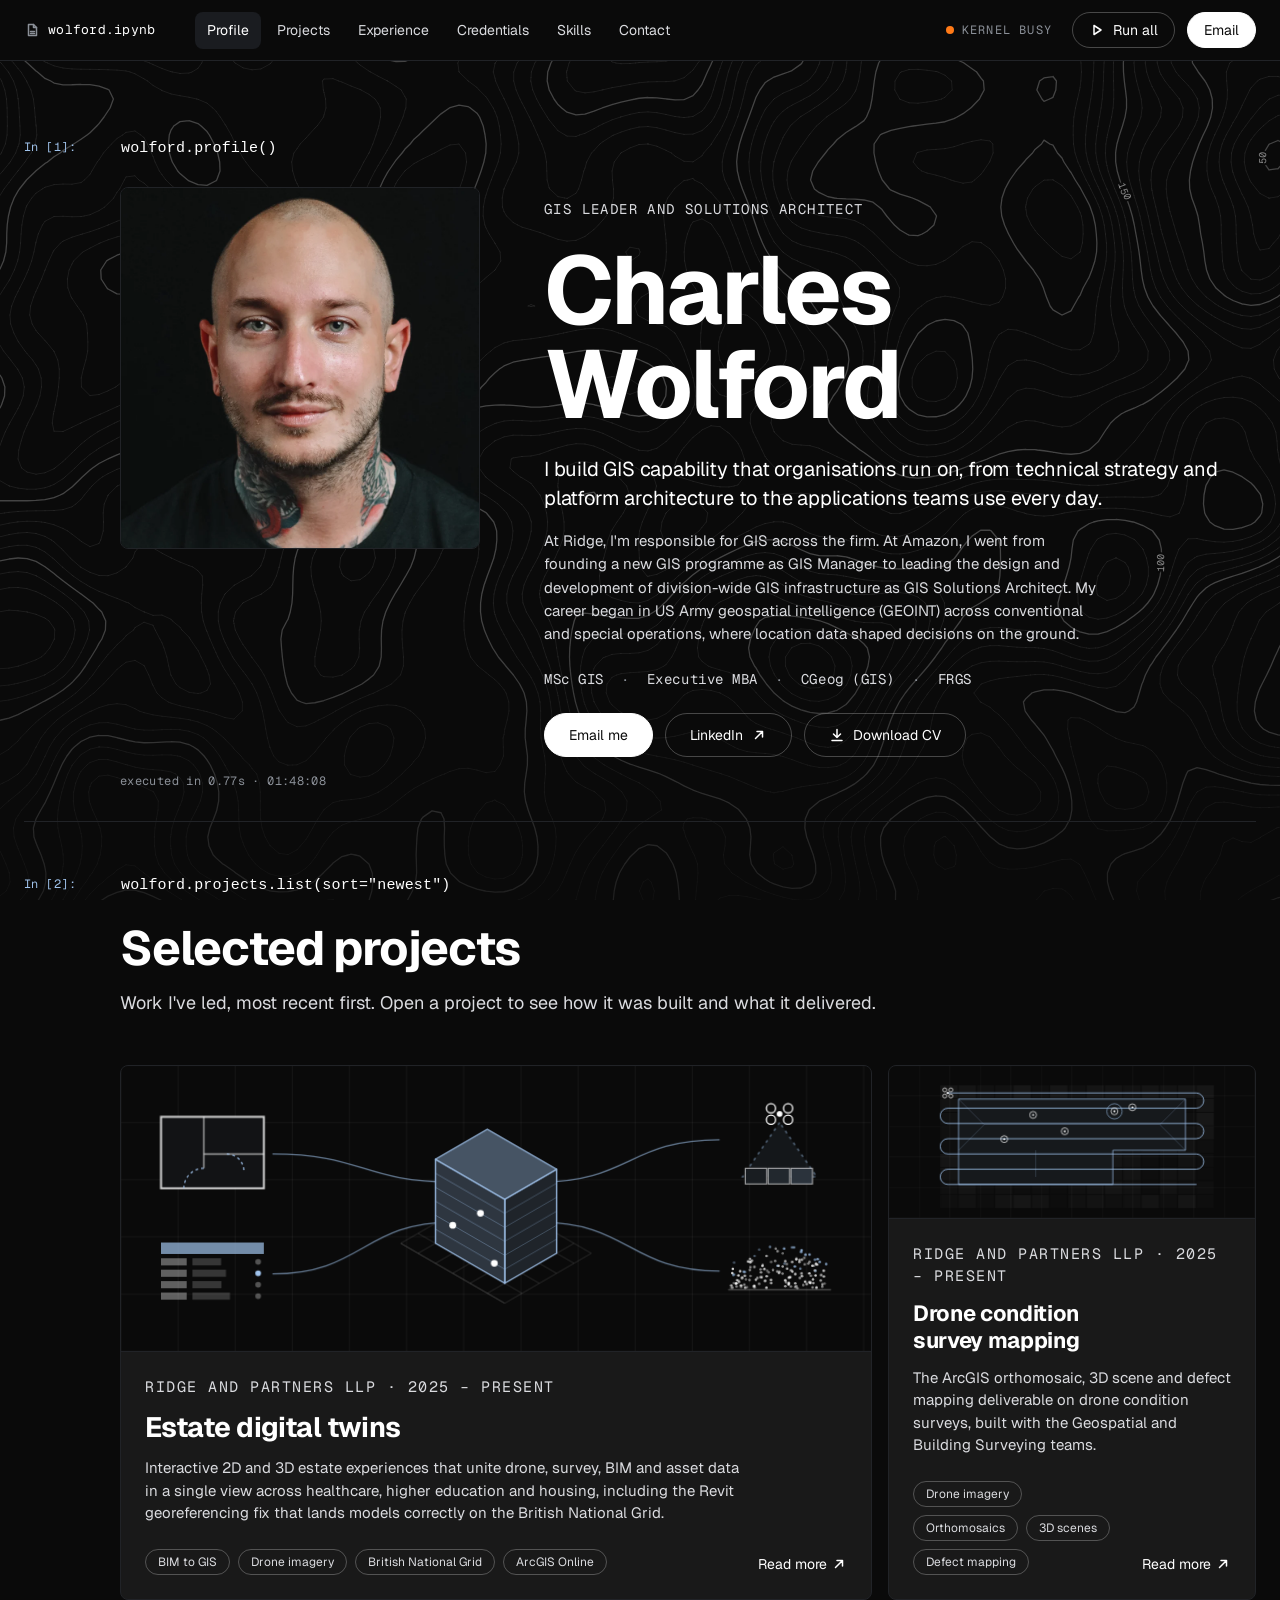
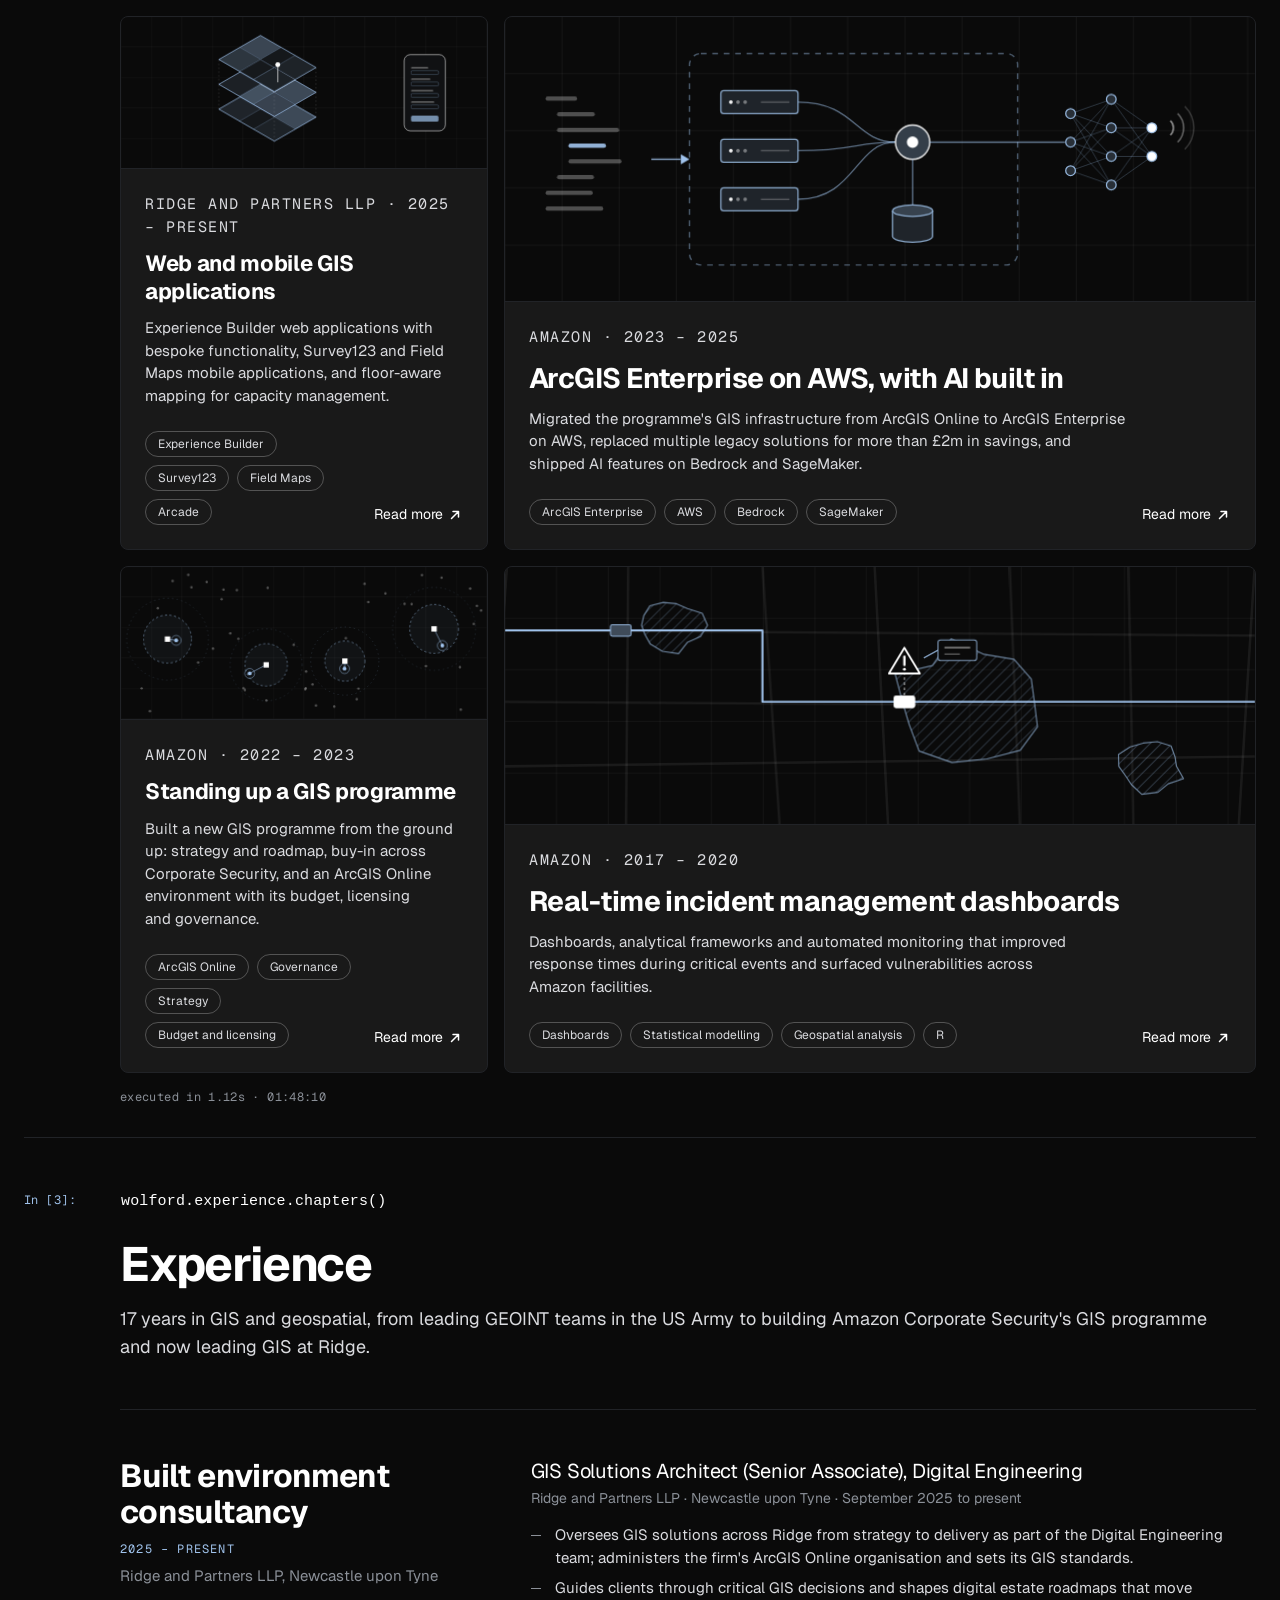
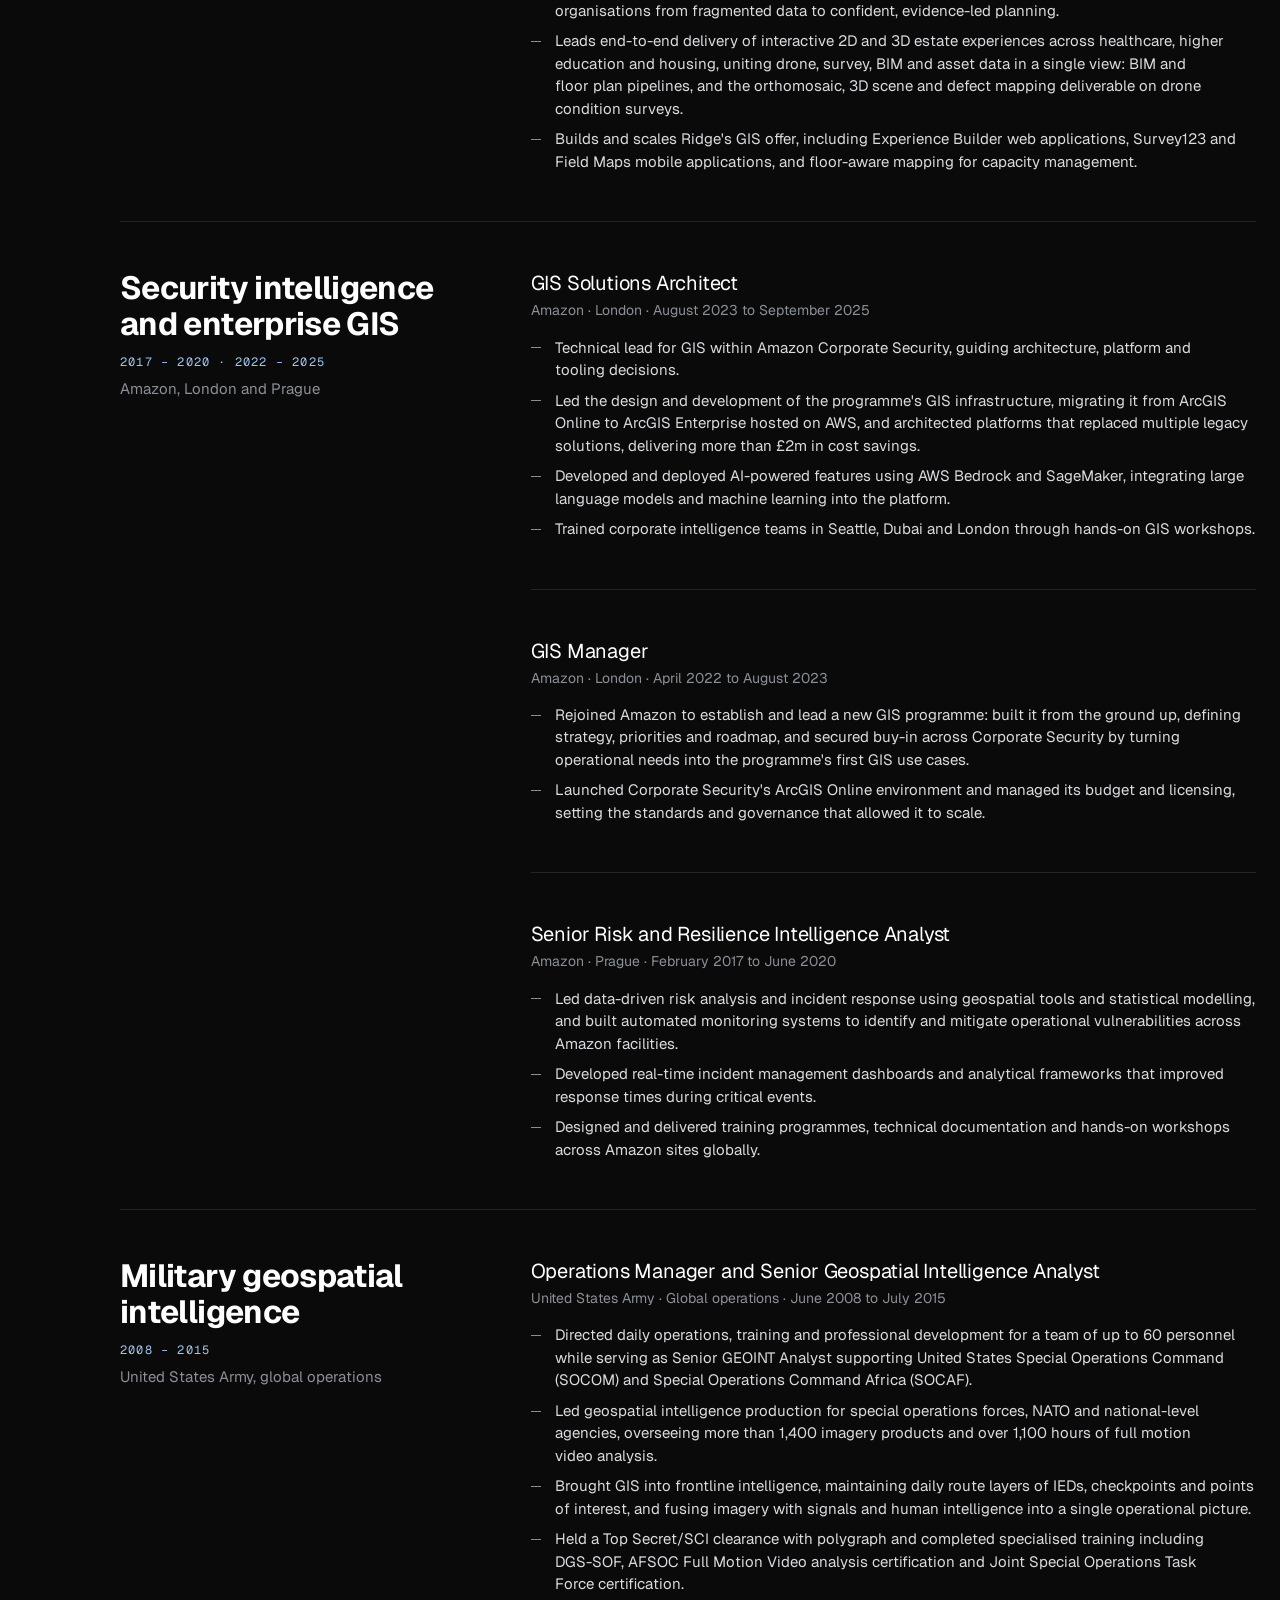
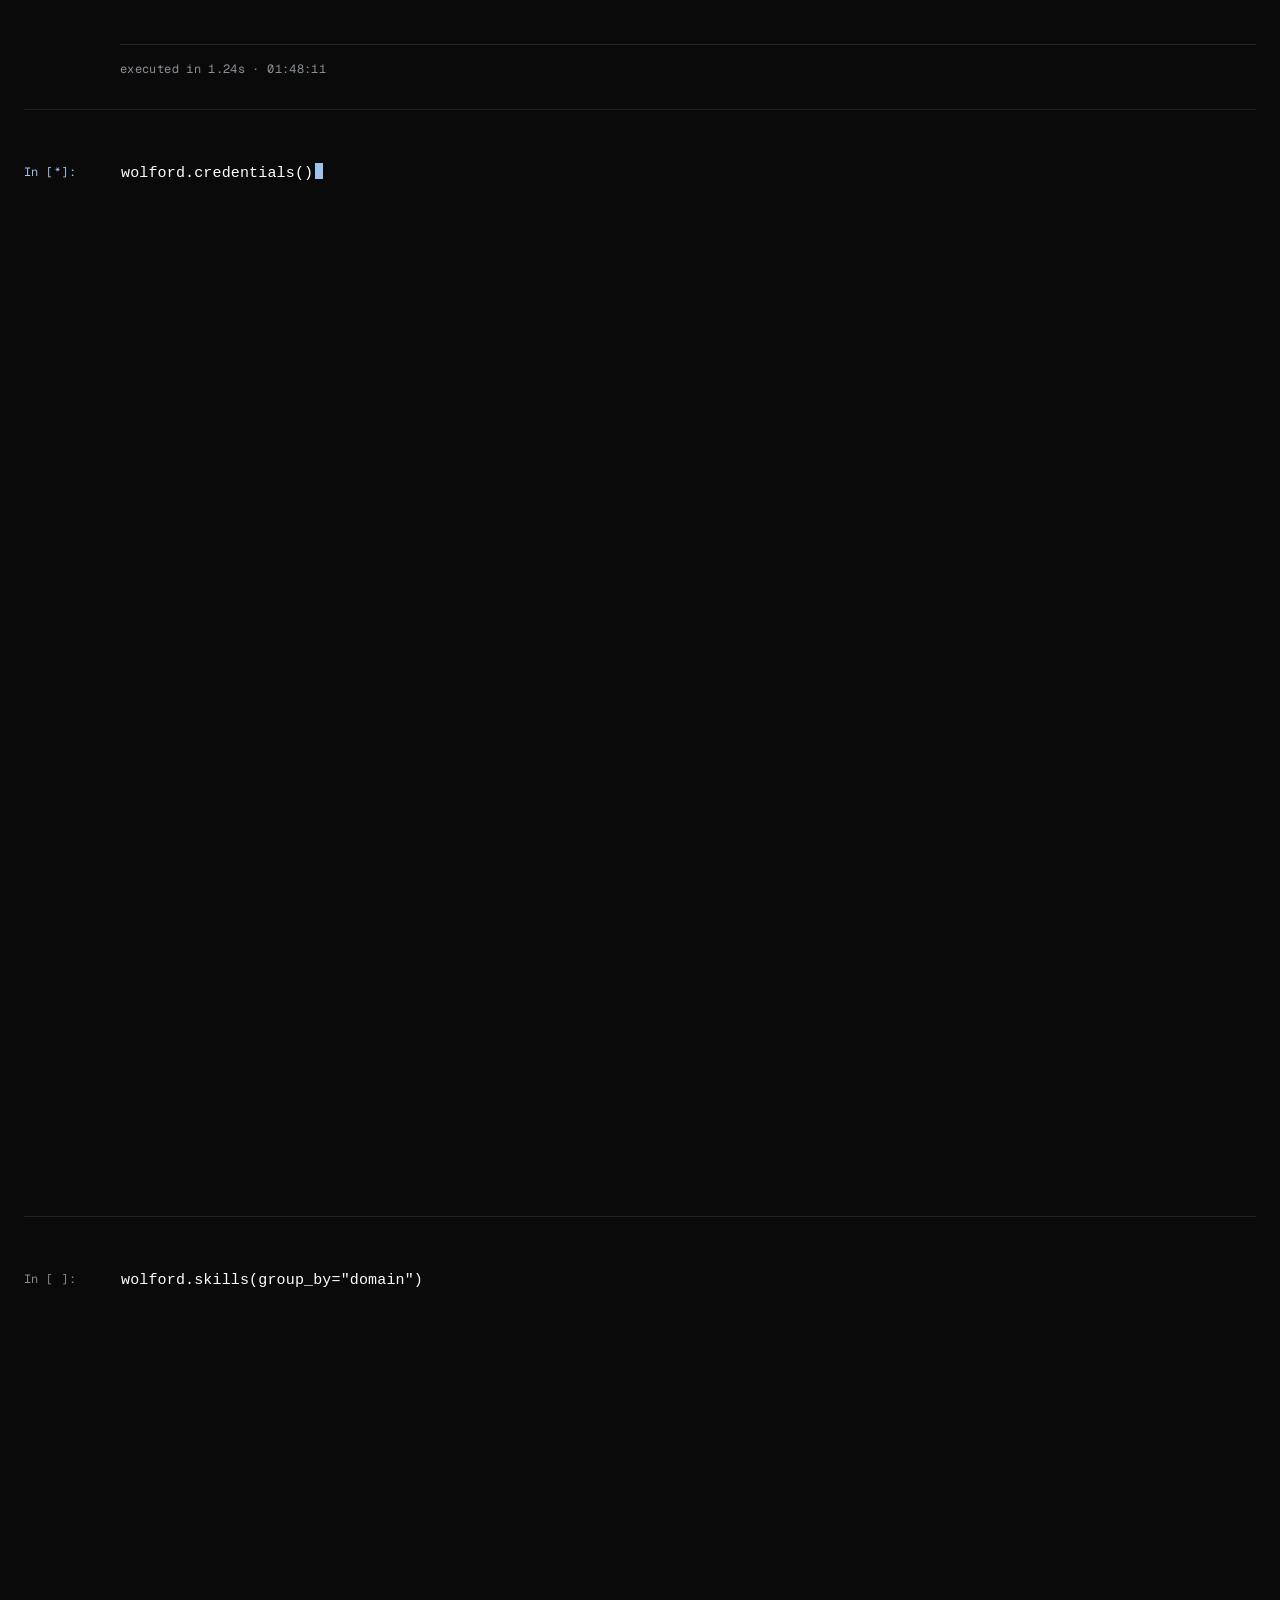
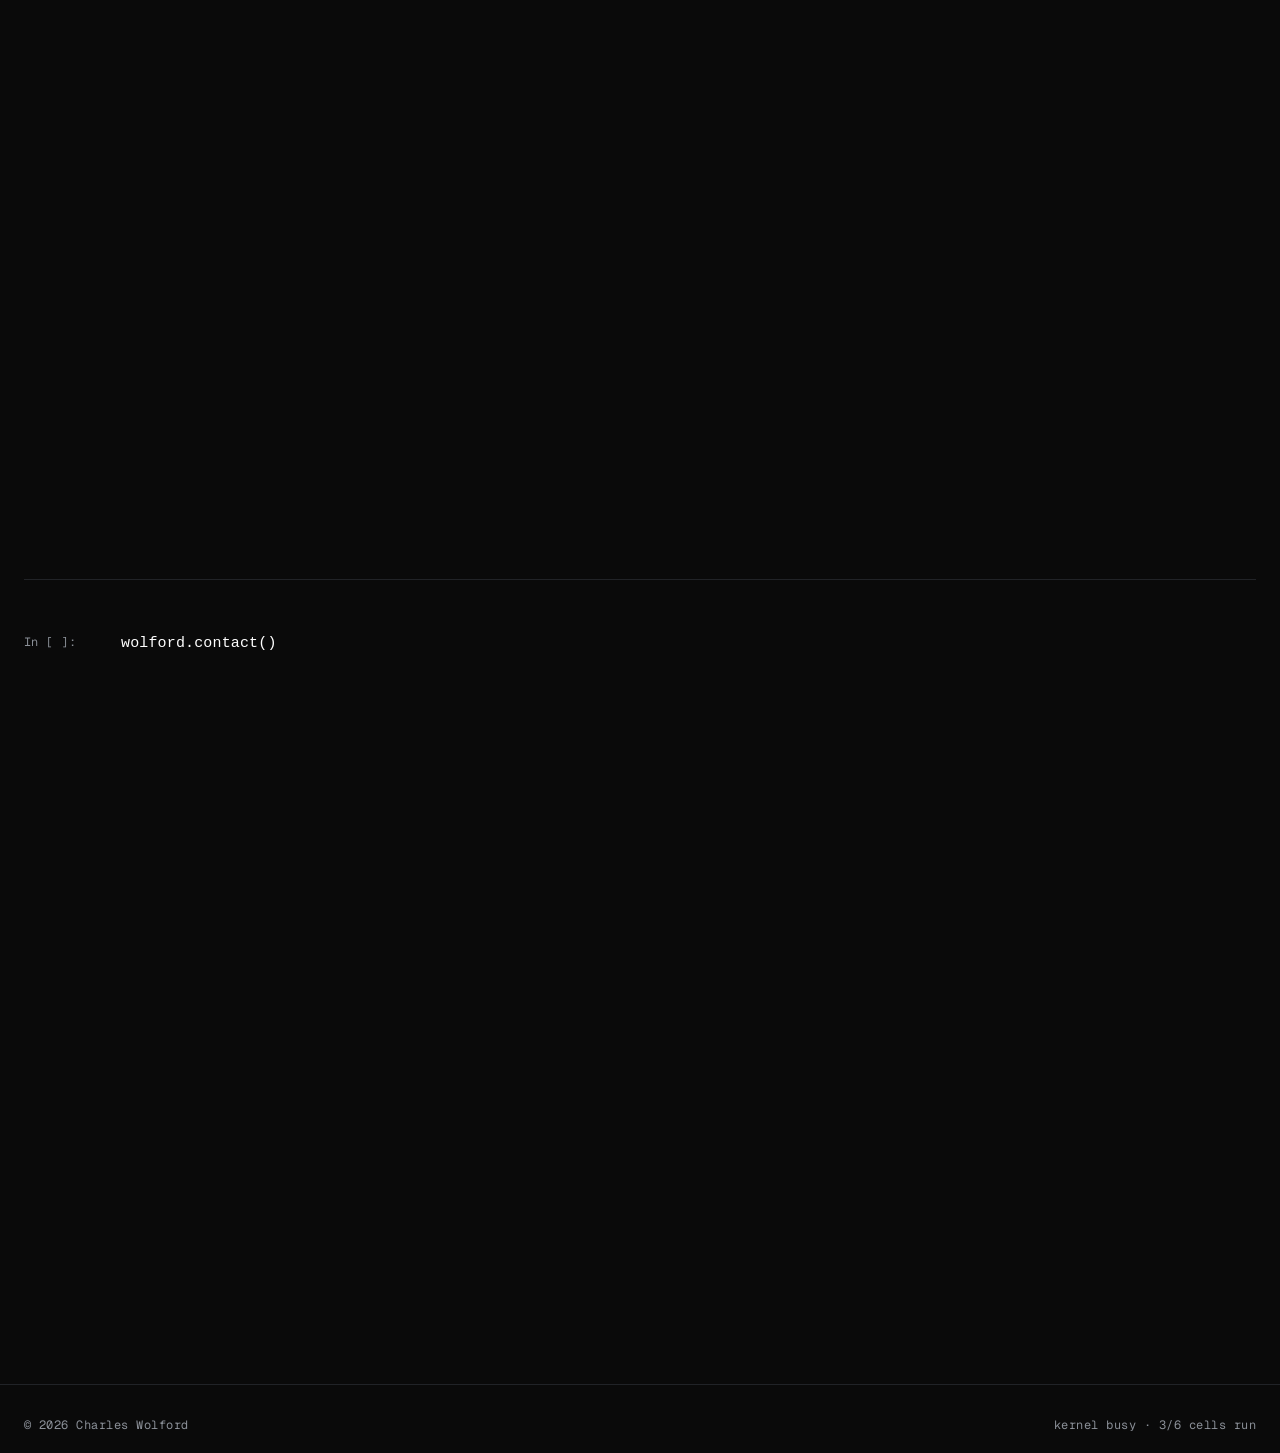
==== index.html @ 54363a7b "Publish site" ====
<!doctype html>
<html lang="en">
<head>
  <meta charset="utf-8">
  <meta name="viewport" content="width=device-width, initial-scale=1">
  <title>Charles Wolford · GIS Leader and Solutions Architect</title>
  <meta name="description" content="Charles Wolford, GIS Leader and Solutions Architect. I build GIS capability that organisations run on, from technical strategy and platform architecture to the applications teams use every day.">
  <meta name="theme-color" content="#0a0a0a">
  <meta property="og:title" content="Charles Wolford · GIS Leader and Solutions Architect">
  <meta property="og:description" content="I build GIS capability that organisations run on, from technical strategy and platform architecture to the applications teams use every day.">
  <meta property="og:type" content="website">
  <meta property="og:image" content="assets/headshot.jpg">
  <link rel="icon" href="assets/favicon.svg" type="image/svg+xml">
  <link rel="preconnect" href="https://fonts.googleapis.com">
  <link rel="preconnect" href="https://fonts.gstatic.com" crossorigin>
  <link href="https://fonts.googleapis.com/css2?family=Geist:wght@400&family=Geist+Mono:wght@400&display=swap" rel="stylesheet">
  <link rel="stylesheet" href="css/style.css?v=22">
  <script>document.documentElement.classList.add('js');</script>
</head>
<body>
  <a class="skip" href="#profile">Skip to content</a>

  <header class="kernel" id="top">
    <div class="kernel-inner">
      <a class="kernel-file" href="#top">
        <svg class="icon" viewBox="0 0 16 16" aria-hidden="true"><path d="M4.5 2.5h5l3 3v8h-8z"/><path d="M9.5 2.5v3h3"/><path d="M6.5 9.5h4M6.5 11.5h4"/></svg>
        <span>wolford.ipynb</span>
      </a>

      <nav class="kernel-nav" aria-label="Sections">
        <a href="#profile">Profile</a>
        <a href="#projects">Projects</a>
        <a href="#experience">Experience</a>
        <a href="#credentials">Credentials</a>
        <a href="#skills">Skills</a>
        <a href="#contact">Contact</a>
      </nav>

      <div class="kernel-actions">
        <span class="kernel-status" aria-live="polite">
          <i class="dot" data-dot></i>
          <span class="mono-sm" data-status>kernel idle</span>
        </span>
        <button class="pill pill-outline pill-sm" type="button" data-run-all aria-label="Run all cells">
          <svg class="icon" viewBox="0 0 16 16" aria-hidden="true"><path d="M5 3.5v9l7-4.5z"/></svg>
          <span class="run-label">Run all</span>
        </button>
        <a class="pill pill-solid pill-sm" href="#contact" data-email>Email</a>
        <button class="pill pill-outline pill-sm kernel-menu" type="button" aria-expanded="false" aria-controls="mobile-nav">Cells</button>
      </div>
    </div>
    <nav class="kernel-mobile" id="mobile-nav" aria-label="Sections" hidden>
      <a href="#profile">Profile</a>
      <a href="#projects">Projects</a>
      <a href="#experience">Experience</a>
      <a href="#credentials">Credentials</a>
      <a href="#skills">Skills</a>
      <a href="#contact">Contact</a>
    </nav>
  </header>

  <canvas class="terrain" data-terrain aria-hidden="true"></canvas>

  <main class="notebook">

    <!-- ── Cell 1: profile ─────────────────────────────────────────── -->
    <section class="cell" id="profile" data-cell data-code="wolford.profile()">
      <div class="prompt mono-sm" aria-hidden="true">In&nbsp;[<span data-n>&nbsp;</span>]:</div>
      <div class="cell-main">
        <pre class="code" aria-hidden="true"><code data-typed>wolford.profile()</code></pre>
        <div class="output profile">
          <figure class="portrait">
            <img src="assets/headshot.webp" alt="Charles Wolford, studio portrait against black" width="884" height="888" fetchpriority="high" decoding="async">
          </figure>
          <div class="profile-text">
            <p class="mono role">GIS Leader and Solutions Architect</p>
            <h1 class="display-xl">Charles<br>Wolford</h1>
            <p class="lead">I build GIS capability that organisations run on, from technical strategy and platform architecture to the applications teams use every day.</p>
            <p class="sub">At Ridge, I'm responsible for GIS across the firm. At Amazon, I went from founding a new GIS programme as GIS Manager to leading the design and development of division-wide GIS infrastructure as GIS Solutions Architect. My career began in US Army geospatial intelligence (GEOINT) across conventional and special operations, where location data shaped decisions on the ground.</p>
            <p class="mono creds">MSc GIS &nbsp;<span class="sep">·</span>&nbsp; Executive MBA &nbsp;<span class="sep">·</span>&nbsp; CGeog (GIS) &nbsp;<span class="sep">·</span>&nbsp; FRGS</p>
            <div class="actions">
              <a class="pill pill-solid" href="#contact" data-email>Email me</a>
              <a class="pill pill-outline" href="https://linkedin.com/in/charlesgwolford" target="_blank" rel="noopener">
                LinkedIn
                <svg class="icon" viewBox="0 0 16 16" aria-hidden="true"><path d="M4.5 11.5l7-7M6 4.5h5.5V10"/></svg>
              </a>
              <a class="pill pill-outline" href="assets/Charles-Wolford-CV.pdf" download="Charles-Wolford-CV.pdf">
                <svg class="icon" viewBox="0 0 16 16" aria-hidden="true"><path d="M8 2.5v8M4.5 7l3.5 3.5L11.5 7M3 13.5h10"/></svg>
                Download CV
              </a>
            </div>
          </div>
        </div>
        <p class="stamp mono-sm" data-stamp aria-hidden="true"></p>
      </div>
    </section>

    <!-- ── Cell 2: projects ────────────────────────────────────────── -->
    <section class="cell" id="projects" data-cell data-code="wolford.projects.list(sort=&quot;newest&quot;)">
      <div class="prompt mono-sm" aria-hidden="true">In&nbsp;[<span data-n>&nbsp;</span>]:</div>
      <div class="cell-main">
        <pre class="code" aria-hidden="true"><code data-typed>wolford.projects.list(sort="newest")</code></pre>
        <div class="output">
          <div class="output-head">
            <h2 class="display-md">Selected projects</h2>
            <p class="body-lg">Work I've led, most recent first. Open a project to see how it was built and what it delivered.</p>
          </div>
          <ul class="projects" data-projects></ul>
          <noscript><p class="body">Project entries are rendered from <code>js/projects.js</code> and need JavaScript to display.</p></noscript>
        </div>
        <p class="stamp mono-sm" data-stamp aria-hidden="true"></p>
      </div>
    </section>

    <!-- ── Cell 3: experience ──────────────────────────────────────── -->
    <section class="cell" id="experience" data-cell data-code="wolford.experience.chapters()">
      <div class="prompt mono-sm" aria-hidden="true">In&nbsp;[<span data-n>&nbsp;</span>]:</div>
      <div class="cell-main">
        <pre class="code" aria-hidden="true"><code data-typed>wolford.experience.chapters()</code></pre>
        <div class="output">
          <div class="output-head">
            <h2 class="display-md">Experience</h2>
            <p class="body-lg">17 years in GIS and geospatial, from leading GEOINT teams in the US Army to building Amazon Corporate Security's GIS programme and now leading GIS at Ridge.</p>
          </div>
          <div class="chapters">
            <section class="chapter">
              <header class="chapter-head">
                <h3 class="display-sm">Built environment consultancy</h3>
                <p class="mono-sm chapter-when">2025 – present</p>
                <p class="chapter-where">Ridge and Partners LLP, Newcastle upon Tyne</p>
              </header>
              <div class="chapter-roles">
                <article class="role">
                  <h4 class="role-title">GIS Solutions Architect (Senior Associate), Digital Engineering</h4>
                  <p class="role-meta">Ridge and Partners LLP · Newcastle upon Tyne · September 2025 to present</p>
                  <ul>
                    <li>Oversees GIS solutions across Ridge from strategy to delivery as part of the Digital Engineering team; administers the firm's ArcGIS Online organisation and sets its GIS standards.</li>
                    <li>Guides clients through critical GIS decisions and shapes digital estate roadmaps that move organisations from fragmented data to confident, evidence-led planning.</li>
                    <li>Leads end-to-end delivery of interactive 2D and 3D estate experiences across healthcare, higher education and housing, uniting drone, survey, BIM and asset data in a single view: BIM and floor plan pipelines, and the orthomosaic, 3D scene and defect mapping deliverable on drone condition surveys.</li>
                    <li>Builds and scales Ridge's GIS offer, including Experience Builder web applications, Survey123 and Field Maps mobile applications, and floor-aware mapping for capacity management.</li>
                  </ul>
                </article>
              </div>
            </section>
            <section class="chapter">
              <header class="chapter-head">
                <h3 class="display-sm">Security intelligence and enterprise GIS</h3>
                <p class="mono-sm chapter-when">2017 – 2020 · 2022 – 2025</p>
                <p class="chapter-where">Amazon, London and Prague</p>
              </header>
              <div class="chapter-roles">
                <article class="role">
                  <h4 class="role-title">GIS Solutions Architect</h4>
                  <p class="role-meta">Amazon · London · August 2023 to September 2025</p>
                  <ul>
                    <li>Technical lead for GIS within Amazon Corporate Security, guiding architecture, platform and tooling decisions.</li>
                    <li>Led the design and development of the programme's GIS infrastructure, migrating it from ArcGIS Online to ArcGIS Enterprise hosted on AWS, and architected platforms that replaced multiple legacy solutions, delivering more than £2m in cost savings.</li>
                    <li>Developed and deployed AI-powered features using AWS Bedrock and SageMaker, integrating large language models and machine learning into the platform.</li>
                    <li>Trained corporate intelligence teams in Seattle, Dubai and London through hands-on GIS workshops.</li>
                  </ul>
                </article>
                <article class="role">
                  <h4 class="role-title">GIS Manager</h4>
                  <p class="role-meta">Amazon · London · April 2022 to August 2023</p>
                  <ul>
                    <li>Rejoined Amazon to establish and lead a new GIS programme: built it from the ground up, defining strategy, priorities and roadmap, and secured buy-in across Corporate Security by turning operational needs into the programme's first GIS use cases.</li>
                    <li>Launched Corporate Security's ArcGIS Online environment and managed its budget and licensing, setting the standards and governance that allowed it to scale.</li>
                  </ul>
                </article>
                <article class="role">
                  <h4 class="role-title">Senior Risk and Resilience Intelligence Analyst</h4>
                  <p class="role-meta">Amazon · Prague · February 2017 to June 2020</p>
                  <ul>
                    <li>Led data-driven risk analysis and incident response using geospatial tools and statistical modelling, and built automated monitoring systems to identify and mitigate operational vulnerabilities across Amazon facilities.</li>
                    <li>Developed real-time incident management dashboards and analytical frameworks that improved response times during critical events.</li>
                    <li>Designed and delivered training programmes, technical documentation and hands-on workshops across Amazon sites globally.</li>
                  </ul>
                </article>
              </div>
            </section>
            <section class="chapter">
              <header class="chapter-head">
                <h3 class="display-sm">Military geospatial intelligence</h3>
                <p class="mono-sm chapter-when">2008 – 2015</p>
                <p class="chapter-where">United States Army, global operations</p>
              </header>
              <div class="chapter-roles">
                <article class="role">
                  <h4 class="role-title">Operations Manager and Senior Geospatial Intelligence Analyst</h4>
                  <p class="role-meta">United States Army · Global operations · June 2008 to July 2015</p>
                  <ul>
                    <li>Directed daily operations, training and professional development for a team of up to 60 personnel while serving as Senior GEOINT Analyst supporting United States Special Operations Command (SOCOM) and Special Operations Command Africa (SOCAF).</li>
                    <li>Led geospatial intelligence production for special operations forces, NATO and national-level agencies, overseeing more than 1,400 imagery products and over 1,100 hours of full motion video analysis.</li>
                    <li>Brought GIS into frontline intelligence, maintaining daily route layers of IEDs, checkpoints and points of interest, and fusing imagery with signals and human intelligence into a single operational picture.</li>
                    <li>Held a Top Secret/SCI clearance with polygraph and completed specialised training including DGS-SOF, AFSOC Full Motion Video analysis certification and Joint Special Operations Task Force certification.</li>
                  </ul>
                </article>
              </div>
            </section>
          </div>
        </div>
        <p class="stamp mono-sm" data-stamp aria-hidden="true"></p>
      </div>
    </section>

    <!-- ── Cell 4: credentials ─────────────────────────────────────── -->
    <section class="cell" id="credentials" data-cell data-code="wolford.credentials()">
      <div class="prompt mono-sm" aria-hidden="true">In&nbsp;[<span data-n>&nbsp;</span>]:</div>
      <div class="cell-main">
        <pre class="code" aria-hidden="true"><code data-typed>wolford.credentials()</code></pre>
        <div class="output">
          <div class="output-head">
            <h2 class="display-md">Credentials</h2>
            <p class="body-lg">Degrees, professional accreditation and certifications.</p>
          </div>
          <table class="creds-table">
            <thead>
              <tr><th class="mono-sm">Type</th><th class="mono-sm">Credential</th><th class="mono-sm">Awarding body</th></tr>
            </thead>
            <tbody>
              <tr><td class="mono-sm">Degree</td><td>MSc Geographical Information Systems<span class="note">Spatial mathematics, geodetic science, computer science, database systems, computational analysis</span></td><td>University of Aberdeen</td></tr>
              <tr><td class="mono-sm">Degree</td><td>Executive MBA<span class="note">Strategic operations, organisational leadership, financial management</span></td><td>Quantic School of Business and Technology</td></tr>
              <tr><td class="mono-sm">Degree</td><td>BA Communication and Media<span class="note">S.A.L.U.T.E. Veterans National Honor Society graduate · management and marketing</span></td><td>University of New York in Prague</td></tr>
              <tr><td class="mono-sm">Charter</td><td>Chartered Geographer (GIS)<span class="note">Accredited 2022</span></td><td>Royal Geographical Society</td></tr>
              <tr><td class="mono-sm">Fellowship</td><td>Fellow</td><td>Royal Geographical Society</td></tr>
              <tr><td class="mono-sm">Certification</td><td>AWS Certified AI Practitioner</td><td>Amazon Web Services</td></tr>
              <tr><td class="mono-sm">Certification</td><td>AWS Certified Cloud Practitioner</td><td>Amazon Web Services</td></tr>
              <tr><td class="mono-sm">Certification</td><td>Google Cloud Digital Leader</td><td>Google Cloud</td></tr>
              <tr><td class="mono-sm">Diploma</td><td>Geospatial Intelligence Analysis</td><td>US Army Intelligence and Security Command</td></tr>
              <tr><td class="mono-sm">Service</td><td>School Governor<span class="note">2022 – 2025</span></td><td>Governors for Schools</td></tr>
              <tr><td class="mono-sm">Membership</td><td>Member</td><td>ASIS International</td></tr>
            </tbody>
          </table>
        </div>
        <p class="stamp mono-sm" data-stamp aria-hidden="true"></p>
      </div>
    </section>

    <!-- ── Cell 5: skills ──────────────────────────────────────────── -->
    <section class="cell" id="skills" data-cell data-code="wolford.skills(group_by=&quot;domain&quot;)">
      <div class="prompt mono-sm" aria-hidden="true">In&nbsp;[<span data-n>&nbsp;</span>]:</div>
      <div class="cell-main">
        <pre class="code" aria-hidden="true"><code data-typed>wolford.skills(group_by="domain")</code></pre>
        <div class="output">
          <div class="output-head">
            <h2 class="display-md">Skills</h2>
            <p class="body-lg">Where I focus, and the technical capability behind it.</p>
          </div>
          <dl class="skills">
            <div class="skill-group">
              <dt class="mono-sm">Focus areas</dt>
              <dd><ul class="tags"><li>GIS strategy and roadmaps</li><li>Enterprise and cloud GIS architecture</li><li>Digital estates</li><li>Asset condition platforms</li><li>Web and mobile applications</li><li>Data integration (BIM, CAD, drone imagery, IoT, APIs)</li></ul></dd>
            </div>
            <div class="skill-group">
              <dt class="mono-sm">Esri platform</dt>
              <dd><ul class="tags"><li>ArcGIS Enterprise on AWS</li><li>ArcGIS Online administration</li><li>ArcGIS Pro</li><li>ArcGIS GeoBIM</li><li>Experience Builder</li><li>Survey123</li><li>ArcGIS Solutions</li><li>ArcGIS Maps for Power BI</li><li>ArcGIS Indoors</li><li>ArcGIS Field Maps</li><li>ArcGIS Dashboards</li><li>ArcGIS Workflow Manager</li><li>ArcGIS API for Python</li><li>ArcGIS Velocity</li></ul></dd>
            </div>
            <div class="skill-group">
              <dt class="mono-sm">Data integration &amp; geodesy</dt>
              <dd><ul class="tags"><li>Spatial data modelling</li><li>Schema governance</li><li>Metadata</li><li>CRS and transformations</li><li>British National Grid</li><li>OSGB36</li><li>ETRS89</li><li>OSTN15</li><li>CAD and BIM to GIS</li><li>Point cloud and drone imagery</li><li>PostGIS</li></ul></dd>
            </div>
            <div class="skill-group">
              <dt class="mono-sm">Development</dt>
              <dd><ul class="tags"><li>Python</li><li>Arcade</li><li>JavaScript</li><li>R</li><li>SQL</li><li>NoSQL</li><li>REST APIs</li><li>Docker</li><li>Kubernetes</li><li>Terraform</li><li>Git</li></ul></dd>
            </div>
            <div class="skill-group">
              <dt class="mono-sm">Cloud &amp; AI</dt>
              <dd><ul class="tags"><li>AWS</li><li>S3</li><li>EC2</li><li>CloudFront</li><li>Bedrock</li><li>SageMaker</li><li>Glue</li><li>Lambda</li><li>Redshift</li><li>RDS</li><li>IAM</li><li>VPC</li><li>Google Cloud Platform</li><li>Machine learning</li><li>Natural language processing</li><li>Predictive modelling</li></ul></dd>
            </div>
            <div class="skill-group">
              <dt class="mono-sm">Leadership</dt>
              <dd><ul class="tags"><li>Technical strategy</li><li>Programme establishment</li><li>Client advisory</li><li>Governance and standards</li><li>Stakeholder engagement</li><li>Programme management</li><li>Budget and licensing</li><li>Risk management</li><li>Quality assurance</li><li>Capability building</li><li>Team leadership</li></ul></dd>
            </div>
          </dl>
        </div>
        <p class="stamp mono-sm" data-stamp aria-hidden="true"></p>
      </div>
    </section>

    <!-- ── Cell 6: contact ─────────────────────────────────────────── -->
    <section class="cell" id="contact" data-cell data-code="wolford.contact()">
      <div class="prompt mono-sm" aria-hidden="true">In&nbsp;[<span data-n>&nbsp;</span>]:</div>
      <div class="cell-main">
        <pre class="code" aria-hidden="true"><code data-typed>wolford.contact()</code></pre>
        <div class="output contact">
          <h2 class="display-lg">Talk to me about your next idea.</h2>
          <p class="body-lg">Always open to conversations about applying emerging technology in GIS, designing platforms that scale, and getting more value from spatial data.</p>
          <a class="contact-email display-sm" href="#contact" data-email>Email me</a>
          <dl class="contact-list">
            <div><dt class="mono-sm">LinkedIn</dt><dd><a href="https://linkedin.com/in/charlesgwolford" target="_blank" rel="noopener">linkedin.com/in/charlesgwolford</a></dd></div>
            <div><dt class="mono-sm">Based</dt><dd>Newcastle upon Tyne, England</dd></div>
            <div><dt class="mono-sm">Right to work</dt><dd>UK · EU · US</dd></div>
          </dl>
          <div class="actions">
            <a class="pill pill-solid" href="#contact" data-email>Email me</a>
            <a class="pill pill-outline" href="https://linkedin.com/in/charlesgwolford" target="_blank" rel="noopener">Connect on LinkedIn
              <svg class="icon" viewBox="0 0 16 16" aria-hidden="true"><path d="M4.5 11.5l7-7M6 4.5h5.5V10"/></svg>
            </a>
            <a class="pill pill-outline" href="assets/Charles-Wolford-CV.pdf" download="Charles-Wolford-CV.pdf"><svg class="icon" viewBox="0 0 16 16" aria-hidden="true"><path d="M8 2.5v8M4.5 7l3.5 3.5L11.5 7M3 13.5h10"/></svg> Download CV</a>
          </div>
        </div>
        <p class="stamp mono-sm" data-stamp aria-hidden="true"></p>
      </div>
    </section>

  </main>

  <footer class="foot">
    <div class="foot-inner">
      <span class="mono-sm">© 2026 Charles Wolford</span>
      <span class="mono-sm" data-foot-status>kernel idle · <span data-cell-count>0</span>/<span data-cell-total>6</span> cells run</span>
    </div>
  </footer>

  <script src="js/projects.js?v=12"></script>
  <script src="js/figures.js?v=7"></script>
  <script src="js/main.js?v=17"></script>
  <script src="js/terrain.js?v=3"></script>
</body>
</html>
---- css/style.css ----
/* ──────────────────────────────────────────────────────────────────────
   Charles Wolford · portfolio
   World: x.ai-inspired DESIGN.md (near-black canvas, white pills,
   Geist 400 display with negative tracking, Geist Mono captions)
   Structure: a geoprocessing notebook; every section is a cell.
   ────────────────────────────────────────────────────────────────────── */

:root {
  --canvas: #0a0a0a;
  --canvas-soft: #1a1c20;
  --canvas-card: #191919;
  --canvas-mid: #363a3f;
  --hairline: #212327;
  --hairline-white: rgba(255, 255, 255, 0.25);
  --ink: #ffffff;
  --body: #dadbdf;
  --mute: #8b9098;          /* lifted from #7d8187 to clear 4.5:1 on canvas */
  --breeze: #a0c3ec;
  --sunset: #ff7a17;
  --twilight: #c4b5fd;

  --sans: "Geist", Inter, system-ui, -apple-system, sans-serif;
  --mono: "Geist Mono", ui-monospace, SFMono-Regular, Menlo, monospace;

  --r-sm: 8px;
  --r-pill: 9999px;

  --s-1: 4px;  --s-2: 8px;  --s-3: 12px; --s-4: 16px; --s-5: 24px;
  --s-6: 32px; --s-7: 48px; --s-8: 64px; --s-9: 96px; --s-10: 128px;

  --gutter: 96px;
  --measure: 66ch;
  --ease-out: cubic-bezier(0.16, 1, 0.3, 1);
  --kernel-h: 60px;
}

/* ── Reset & browser surfaces ─────────────────────────────────────── */
*, *::before, *::after { box-sizing: border-box; }
html { color-scheme: dark; scroll-behavior: smooth; -webkit-text-size-adjust: 100%; }
body {
  margin: 0;
  background: var(--canvas);
  color: var(--ink);
  font: 400 16px/1.5 var(--sans);
  -webkit-font-smoothing: antialiased;
  text-rendering: optimizeLegibility;
  caret-color: var(--breeze);
}
::selection { background: var(--ink); color: var(--canvas); }
::-webkit-scrollbar { width: 10px; height: 10px; }
::-webkit-scrollbar-track { background: var(--canvas); }
::-webkit-scrollbar-thumb { background: var(--canvas-mid); border: 3px solid var(--canvas); border-radius: var(--r-pill); }
::-webkit-scrollbar-thumb:hover { background: var(--mute); }
html { scrollbar-color: var(--canvas-mid) var(--canvas); scrollbar-width: thin; }
:focus-visible { outline: 2px solid var(--breeze); outline-offset: 3px; border-radius: 4px; }
a { color: inherit; text-decoration: none; }
p a, dd a { text-decoration: underline; text-decoration-color: var(--hairline-white); text-underline-offset: 0.22em; text-decoration-thickness: 1px; }
p a:hover, dd a:hover { text-decoration-color: var(--ink); }
img { display: block; max-width: 100%; height: auto; }
ul, ol { margin: 0; padding: 0; list-style: none; }
h1, h2, h3, p, dl, dd, figure, pre { margin: 0; }
p, li, dd { text-wrap: pretty; }   /* no single stranded words on the last line */
button { font: inherit; color: inherit; background: none; border: 0; padding: 0; cursor: pointer; }
svg.icon { width: 16px; height: 16px; fill: none; stroke: currentColor; stroke-width: 1.5; stroke-linecap: round; stroke-linejoin: round; flex: none; }
.skip { position: absolute; left: var(--s-4); top: -100px; z-index: 100; padding: var(--s-2) var(--s-4); background: var(--ink); color: var(--canvas); border-radius: var(--r-pill); }
.skip:focus { top: var(--s-4); }

/* ── Type scale (DESIGN.md ladder) ───────────────────────────────── */
.display-xl { font-size: clamp(56px, 8vw, 96px); line-height: 0.98; letter-spacing: -0.025em; text-wrap: balance; }
.display-lg { font-size: clamp(40px, 5.5vw, 72px); line-height: 1.0; letter-spacing: -0.025em; text-wrap: balance; }
.display-md { font-size: clamp(32px, 4vw, 48px); line-height: 1.02; letter-spacing: -0.025em; text-wrap: balance; }
.display-sm { font-size: clamp(24px, 2.6vw, 32px); line-height: 1.12; letter-spacing: -0.02em; text-wrap: balance; }
.display-xs { font-size: 20px; line-height: 1.35; letter-spacing: -0.01em; }
.body-lg { font-size: 18px; line-height: 1.55; color: var(--body); }
.body { font-size: 16px; line-height: 1.5; color: var(--body); }
.mono, .mono-sm { font-family: var(--mono); text-transform: uppercase; font-variant-numeric: tabular-nums; }
.mono { font-size: 14px; line-height: 20px; letter-spacing: 0.1em; }
.mono-sm { font-size: 12px; line-height: 16px; letter-spacing: 0.1em; }

/* ── Pills (the world's only interactive shape) ──────────────────── */
.pill {
  display: inline-flex; align-items: center; gap: var(--s-2);
  min-height: 44px; padding: var(--s-2) var(--s-5);
  border-radius: var(--r-pill); border: 1px solid var(--hairline-white);
  font-size: 14px; line-height: 20px; white-space: nowrap;
  transition: border-color .25s var(--ease-out), background-color .25s var(--ease-out), color .25s var(--ease-out), transform .25s var(--ease-out);
}
.pill:hover { border-color: var(--ink); }
.pill:active { transform: translateY(1px); }
.pill-solid { background: var(--ink); color: var(--canvas); border-color: var(--ink); }
.pill-solid:hover { background: #fafaf7; }
.pill-outline { background: transparent; color: var(--ink); }
.pill-sm { min-height: 36px; padding: var(--s-1) var(--s-4); }
@media (max-width: 767px) { .pill-sm { min-height: 40px; } }

/* ── Kernel bar (sticky header) ──────────────────────────────────── */
.kernel {
  position: sticky; top: 0; z-index: 50;
  background: var(--canvas);
  border-bottom: 1px solid var(--hairline);
}
.kernel-inner {
  max-width: 1280px; margin: 0 auto; height: var(--kernel-h);
  padding: 0 var(--s-5);
  display: flex; align-items: center; gap: var(--s-5);
}
.kernel-file { display: inline-flex; align-items: center; gap: var(--s-2); font-family: var(--mono); font-size: 13px; letter-spacing: 0.02em; color: var(--ink); }
.kernel-file .icon { color: var(--mute); }
.kernel-file { min-width: 0; }
.kernel-file span { overflow: hidden; text-overflow: ellipsis; white-space: nowrap; }
.kernel-actions { flex: none; }
.kernel-nav { display: flex; gap: var(--s-1); margin-left: var(--s-4); }
.kernel-nav a { padding: var(--s-2) var(--s-3); border-radius: var(--r-sm); font-size: 14px; color: var(--body); transition: background-color .2s, color .2s; }
.kernel-nav a:hover, .kernel-nav a[aria-current="true"] { background: var(--canvas-soft); color: var(--ink); }
.kernel-actions { margin-left: auto; display: flex; align-items: center; gap: var(--s-3); }
.kernel-status { display: inline-flex; align-items: center; gap: var(--s-2); color: var(--mute); margin-right: var(--s-2); white-space: nowrap; }
.dot { width: 8px; height: 8px; border-radius: 50%; background: var(--breeze); box-shadow: 0 0 0 0 rgba(160,195,236,0); transition: background-color .3s; }
.dot.is-busy { background: var(--sunset); animation: pulse 1.1s ease-in-out infinite; }
@keyframes pulse { 0%,100% { box-shadow: 0 0 0 0 rgba(255,122,23,.45); } 50% { box-shadow: 0 0 0 5px rgba(255,122,23,0); } }
.kernel-menu { display: none; }
.kernel-mobile { display: none; }
.kernel-mobile[hidden] { display: none; }
@media (max-width: 1023px) {
  .kernel-nav { display: none; }
  .kernel-status [data-status] { position: absolute; width: 1px; height: 1px; overflow: hidden; clip: rect(0 0 0 0); white-space: nowrap; }
  .kernel-status { margin-right: 0; }
  .kernel-menu { display: inline-flex; }
  .kernel-mobile:not([hidden]) {
    display: grid; grid-template-columns: 1fr 1fr; gap: var(--s-1);
    padding: var(--s-3) var(--s-5) var(--s-4); border-top: 1px solid var(--hairline);
  }
  .kernel-mobile a { padding: var(--s-3); border-radius: var(--r-sm); font-size: 15px; color: var(--body); background: var(--canvas-card); border: 1px solid var(--hairline); }
}
@media (max-width: 480px) {
  .kernel-inner { gap: var(--s-3); padding: 0 var(--s-4); }
  .kernel-actions { gap: var(--s-2); }
  [data-run-all] { padding: 0; width: 40px; justify-content: center; }
  [data-run-all] .run-label { position: absolute; width: 1px; height: 1px; overflow: hidden; clip: rect(0 0 0 0); white-space: nowrap; }
}

/* ── Terrain behind the notebook (fixed canvas, document-anchored field) ─────────────────────────────── */
.terrain {
  position: fixed; inset: 0; z-index: 0;
  width: 100%; height: 100%; display: block; pointer-events: none;
}
.notebook { position: relative; z-index: 1; }
.foot { position: relative; z-index: 1; }

/* ── Notebook & cells ────────────────────────────────────────────── */
.notebook { max-width: 1280px; margin: 0 auto; padding: var(--s-7) var(--s-5) var(--s-9); }
.cell {
  display: grid; grid-template-columns: var(--gutter) minmax(0, 1fr);
  padding: var(--s-7) 0 var(--s-6);
  border-top: 1px solid var(--hairline);
  scroll-margin-top: calc(var(--kernel-h) + var(--s-4));
}
.cell:first-child { border-top: 0; padding-top: var(--s-5); }
.prompt { color: var(--mute); padding-top: 6px; letter-spacing: 0.04em; text-transform: none; }
.cell[data-state="running"] .prompt { color: var(--breeze); }
.cell.is-run .prompt { color: var(--breeze); }
.cell-main { min-width: 0; }
.code {
  font-family: var(--mono); font-size: 15px; line-height: 28px; letter-spacing: 0.01em;
  color: var(--body); white-space: pre-wrap; word-break: break-word;
  padding: 0 0 var(--s-5); margin: 0;
  border-left: 1px solid transparent;
}
.code code { color: var(--ink); }
.cell[data-state="running"] .code code::after {
  content: ""; display: inline-block; width: 0.55em; height: 1.05em; margin-left: 2px;
  vertical-align: -0.15em; background: var(--breeze); animation: blink 0.9s steps(1) infinite;
}
@keyframes blink { 50% { opacity: 0; } }
.stamp { color: var(--mute); text-transform: none; letter-spacing: 0.03em; margin-top: var(--s-4); min-height: 16px; }

/* Output reveal: hidden until the cell executes (JS only). */
.js .cell:not(.is-run) .output { opacity: 0; filter: blur(14px); transform: translateY(14px); }
.cell .output { transition: opacity .9s var(--ease-out), filter .9s var(--ease-out), transform .9s var(--ease-out); will-change: opacity, filter, transform; }
.cell.is-run .output { opacity: 1; filter: blur(0); transform: none; }
.js .cell.is-run .output { will-change: auto; }

/* Figures render element by element once their cell runs. */
.js .cell:not(.is-run) .figure svg > * { opacity: 0; }
.js .cell.is-run .figure svg > * { animation: figin .5s var(--ease-out) both; animation-delay: calc(var(--i, 0) * 2.5ms + 350ms); }
.js .cell.is-run .figure svg [pathLength] { stroke-dasharray: 1; stroke-dashoffset: 1; animation: figin .5s var(--ease-out) both, draw 1.4s var(--ease-out) both; animation-delay: calc(var(--i, 0) * 2.5ms + 350ms); }
.instant .cell.is-run .figure svg > *, .instant .cell.is-run .figure svg [pathLength] { animation: none; opacity: 1; stroke-dashoffset: 0; }
@keyframes figin { from { opacity: 0; } to { opacity: 1; } }
@keyframes draw { from { stroke-dashoffset: 1; } to { stroke-dashoffset: 0; } }

.output-head { max-width: 100ch; margin-bottom: var(--s-7); }
.output-head .display-md { margin-bottom: var(--s-4); }
.chip {
  display: inline-block; font-family: var(--mono); text-transform: uppercase; font-size: 11px; line-height: 16px; letter-spacing: 0.12em;
  padding: 1px var(--s-2); border: 1px solid var(--hairline-white); border-radius: var(--r-pill); color: var(--ink); vertical-align: 0.1em; white-space: nowrap;
}

/* ── Cell 1: profile ─────────────────────────────────────────────── */
.profile { display: grid; grid-template-columns: minmax(240px, 360px) minmax(0, 1fr); gap: var(--s-6) var(--s-8); align-items: start; }
.portrait { position: relative; }
.portrait img {
  width: 100%; aspect-ratio: 884 / 888; object-fit: cover;
  border-radius: var(--r-sm); border: 1px solid var(--hairline);
}
.profile-text { padding-top: var(--s-3); }
.profile-text .role { color: var(--body); margin-bottom: var(--s-5); }
.profile-text .display-xl { margin-bottom: var(--s-5); }
.profile-text .lead { font-size: 20px; line-height: 1.45; color: var(--ink); max-width: 34em; margin-bottom: var(--s-4); letter-spacing: -0.01em; }
.profile-text .sub { font-size: 15px; line-height: 1.55; color: var(--body); max-width: var(--measure); margin-bottom: var(--s-5); text-wrap: balance; }
.profile-text .creds { color: var(--body); margin-bottom: var(--s-5); text-transform: none; letter-spacing: 0.04em; }
.profile-text .creds .sep { color: var(--mute); }
.actions { display: flex; flex-wrap: wrap; gap: var(--s-3); }

/* ── Cell 2: projects ────────────────────────────────────────────── */
.projects { display: grid; grid-template-columns: repeat(3, minmax(0, 1fr)); grid-auto-flow: dense; gap: var(--s-4); }
.project {
  display: flex; flex-direction: column;
  background: var(--canvas-card); border: 1px solid var(--hairline); border-radius: var(--r-sm);
  overflow: hidden; min-width: 0; position: relative;
  transition: border-color .3s var(--ease-out);
}
.project:hover { border-color: var(--hairline-white); }
/* Hover glow: a faint wash of breeze light under the cursor, and the border lit nearest to it. */
.project::before, .project::after {
  content: ""; position: absolute; pointer-events: none; opacity: 0;
  transition: opacity .35s var(--ease-out);
}
.project::before {
  inset: 0; z-index: 1;
  background: radial-gradient(320px circle at var(--mx, 50%) var(--my, 50%), rgba(160, 195, 236, 0.06), transparent 70%);
}
.project::after {
  inset: -1px; z-index: 2; border-radius: inherit; padding: 1px;
  background: radial-gradient(240px circle at var(--mx, 50%) var(--my, 50%), rgba(160, 195, 236, 0.75), transparent 70%);
  -webkit-mask: linear-gradient(#000 0 0) content-box, linear-gradient(#000 0 0);
  -webkit-mask-composite: xor; mask-composite: exclude;
}
@media (hover: hover) and (pointer: fine) {
  .project:hover::before, .project:hover::after { opacity: 1; }
}
/* Rhythm: cards 1, 4 and 6 of every six span two columns, so six entries fill three rows. */
.project:nth-child(6n+1), .project:nth-child(6n+4), .project:nth-child(6n+6), .project.is-featured { grid-column: span 2; }
.project.is-single { grid-column: span 1; }
.project-link { display: flex; flex-direction: column; height: 100%; color: inherit; }
.figure { position: relative; margin: 0; aspect-ratio: 12 / 5; background: var(--canvas); border-bottom: 1px solid var(--hairline); overflow: hidden; }
.project:nth-child(6n+1) .figure, .project:nth-child(6n+4) .figure, .project:nth-child(6n+6) .figure, .project.is-featured .figure { aspect-ratio: 24 / 5; }
.project.is-single .figure { aspect-ratio: 12 / 5; }
.figure svg { position: absolute; inset: 0; width: 100%; height: 100%; display: block; }
.figure figcaption { position: absolute; left: var(--s-4); bottom: var(--s-3); color: var(--mute); pointer-events: none; }
.project-body { padding: var(--s-5); display: flex; flex-direction: column; gap: var(--s-3); flex: none; }
/* When a card is stretched by a taller neighbour, the figure takes the extra height, not the text. */
.project-link .figure { flex: 1 0 auto; }
.project-meta { display: flex; align-items: center; gap: var(--s-3); color: var(--mute); }
.project-body h3 { font-size: 22px; line-height: 1.25; letter-spacing: -0.015em; }
.project:nth-child(6n+1) .project-body h3, .project:nth-child(6n+4) .project-body h3, .project:nth-child(6n+6) .project-body h3, .project.is-featured .project-body h3 { font-size: 28px; letter-spacing: -0.02em; }
.project.is-single .project-body h3 { font-size: 22px; }
.project-body p { color: var(--body); font-size: 15px; line-height: 1.5; max-width: 60ch; }
.project-foot { margin-top: auto; padding-top: var(--s-3); display: flex; align-items: flex-end; justify-content: space-between; gap: var(--s-4); }
.tags { display: flex; flex-wrap: wrap; gap: var(--s-2); }
.tags li { font-size: 12px; line-height: 16px; padding: var(--s-1) var(--s-3); border: 1px solid var(--hairline-white); border-radius: var(--r-pill); color: var(--body); white-space: nowrap; }
.project-more { display: inline-flex; align-items: center; gap: var(--s-1); font-size: 14px; color: var(--ink); white-space: nowrap; }
.project-more .icon { transition: transform .3s var(--ease-out); }
.project:hover .project-more .icon { transform: translate(2px, -2px); }

/* ── Cell 3: experience, in three chapters ──────────────────────── */
.chapters { border-top: 1px solid var(--hairline); }
.chapter { display: grid; grid-template-columns: minmax(0, 4fr) minmax(0, 8fr); gap: var(--s-7); padding: var(--s-7) 0; border-bottom: 1px solid var(--hairline); }
.chapter-head { position: sticky; top: calc(var(--kernel-h) + var(--s-5)); align-self: start; }
.chapter-head .display-sm { margin-bottom: var(--s-3); }
.chapter-when { color: var(--breeze); margin-bottom: var(--s-2); }
.chapter-where { color: var(--mute); font-size: 15px; line-height: 1.45; }
.chapter-roles { display: grid; gap: var(--s-7); }
.role + .role { padding-top: var(--s-7); border-top: 1px solid var(--hairline); }
.role-title { margin: 0 0 var(--s-1); font-size: 20px; line-height: 1.3; font-weight: 400; letter-spacing: -0.01em; color: var(--ink); text-wrap: balance; }
.role-meta { color: var(--mute); font-size: 14px; line-height: 1.45; margin-bottom: var(--s-4); }
.role ul { max-width: var(--measure); display: grid; gap: var(--s-2); }
.role li { position: relative; padding-left: var(--s-5); color: var(--body); font-size: 15px; line-height: 1.5; }
.role li::before { content: ""; position: absolute; left: 0; top: 0.72em; width: 10px; height: 1px; background: var(--mute); }

/* ── Cell 4: credentials ─────────────────────────────────────────── */
.creds-table { width: 100%; border-collapse: collapse; border: 1px solid var(--hairline); border-radius: var(--r-sm); overflow: hidden; font-variant-numeric: tabular-nums; }
.creds-table th { text-align: left; color: var(--mute); background: var(--canvas-card); padding: var(--s-3) var(--s-4); border-bottom: 1px solid var(--hairline); font-weight: 400; }
.creds-table td { padding: var(--s-4); border-bottom: 1px solid var(--hairline); vertical-align: top; font-size: 15px; line-height: 1.45; color: var(--body); }
.creds-table tbody tr:last-child td { border-bottom: 0; }
.creds-table td:first-child { color: var(--mute); width: 130px; padding-top: 18px; }
.creds-table td:nth-child(2) { color: var(--ink); }
.creds-table .note { display: block; color: var(--mute); font-size: 13px; margin-top: 2px; }
.creds-table tbody tr { transition: background-color .2s; }
.creds-table tbody tr:hover { background: var(--canvas-card); }

/* ── Cell 5: skills ──────────────────────────────────────────────── */
.skills { border-top: 1px solid var(--hairline); }
.skill-group { display: grid; grid-template-columns: 220px minmax(0, 1fr); gap: var(--s-4) var(--s-6); padding: var(--s-5) 0; border-bottom: 1px solid var(--hairline); }
.skill-group dt { color: var(--mute); padding-top: 6px; }
.skill-group dd { margin: 0; }

/* ── Cell 6: contact ─────────────────────────────────────────────── */
.contact { max-width: 900px; }
.contact .display-lg { margin-bottom: var(--s-4); }
.contact .body-lg { max-width: var(--measure); margin-bottom: var(--s-6); }
.contact-email { display: inline-block; color: var(--ink); margin-bottom: var(--s-6); border-bottom: 1px solid var(--hairline-white); padding-bottom: 2px; transition: border-color .25s; word-break: break-all; }
.contact-email:hover { border-color: var(--ink); }
.contact-list { display: grid; grid-template-columns: repeat(2, minmax(0, 1fr)); gap: var(--s-4) var(--s-6); padding: var(--s-5) 0; margin-bottom: var(--s-6); border-top: 1px solid var(--hairline); border-bottom: 1px solid var(--hairline); }
.contact-list dt { color: var(--mute); margin-bottom: var(--s-1); }
.contact-list dd { color: var(--body); font-size: 15px; }

/* ── Case study pages ────────────────────────────────────────────── */
.case-back { color: var(--mute); display: inline-flex; align-items: center; gap: var(--s-2); margin-bottom: var(--s-6); transition: color .2s; }
.case-back:hover { color: var(--ink); }
.case-head { max-width: 980px; }
.case-head .project-meta { margin-bottom: var(--s-4); }
.case-head .display-lg { margin-bottom: var(--s-5); }
.case-head .lead { font-size: 20px; line-height: 1.45; color: var(--ink); max-width: 40em; letter-spacing: -0.01em; }
.case-facts { display: grid; grid-template-columns: repeat(3, minmax(0, 1fr)); gap: var(--s-4) var(--s-6); margin-top: var(--s-7); padding: var(--s-5) 0; border-top: 1px solid var(--hairline); border-bottom: 1px solid var(--hairline); }
.case-facts dt { color: var(--mute); margin-bottom: var(--s-1); }
.case-facts dd { color: var(--body); font-size: 15px; line-height: 1.45; }
.prose { max-width: var(--measure); display: grid; gap: var(--s-4); }
.prose p { font-size: 18px; line-height: 1.6; color: var(--body); }
.prose strong { font-weight: 400; color: var(--ink); }
.callout { max-width: var(--measure); margin-top: var(--s-6); padding: var(--s-2) 0 var(--s-2) var(--s-5); border-left: 1px solid var(--breeze); }
.callout .mono-sm { color: var(--breeze); margin-bottom: var(--s-2); }
.callout p:not(.mono-sm) { font-size: 18px; line-height: 1.6; color: var(--body); }

/* Pipeline: stages read left to right, connected by a breeze rule. */
.pipeline { display: grid; grid-template-columns: repeat(var(--stages, 4), minmax(0, 1fr)); gap: var(--s-6); counter-reset: stage; }
.stage { position: relative; background: var(--canvas-card); border: 1px solid var(--hairline); border-radius: var(--r-sm); padding: var(--s-5); display: flex; flex-direction: column; gap: var(--s-3); }
.stage + .stage::before { content: ""; position: absolute; top: 50%; right: 100%; width: var(--s-6); height: 1px; background: var(--breeze); opacity: .7; }
.stage + .stage::after { content: ""; position: absolute; top: calc(50% - 3px); right: 100%; width: 0; height: 0; border-left: 6px solid var(--breeze); border-top: 3.5px solid transparent; border-bottom: 3.5px solid transparent; opacity: .9; }
.stage-n { color: var(--breeze); }
.stage h3 { font-size: 20px; line-height: 1.3; letter-spacing: -0.01em; font-weight: 400; }
.stage ul { display: grid; gap: var(--s-2); }
.stage li { position: relative; padding-left: var(--s-4); color: var(--body); font-size: 14px; line-height: 1.45; }
.stage li::before { content: ""; position: absolute; left: 0; top: 0.68em; width: 6px; height: 1px; background: var(--mute); }
.js .cell:not(.is-run) .stage { opacity: 0; transform: translateX(-8px); }
.js .cell.is-run .stage { animation: stagein .6s var(--ease-out) both; animation-delay: calc(var(--n, 0) * 140ms + 300ms); }
.instant .cell.is-run .stage { animation: none; opacity: 1; transform: none; }
@keyframes stagein { from { opacity: 0; transform: translateX(-8px); } to { opacity: 1; transform: none; } }
.pipeline-note { color: var(--mute); margin-top: var(--s-4); text-transform: none; letter-spacing: 0.03em; }

.outcomes { display: grid; grid-template-columns: repeat(auto-fit, minmax(240px, 1fr)); gap: var(--s-4); }
.outcome { border-top: 1px solid var(--hairline-white); padding-top: var(--s-4); }
.outcome h3 { font-size: 20px; line-height: 1.3; letter-spacing: -0.01em; font-weight: 400; margin-bottom: var(--s-2); }
.outcome p { color: var(--body); font-size: 15px; line-height: 1.5; }

.case-next { display: grid; grid-template-columns: repeat(2, minmax(0, 1fr)); gap: var(--s-4); }
.case-link { display: flex; flex-direction: column; gap: var(--s-2); padding: var(--s-5); background: var(--canvas-card); border: 1px solid var(--hairline); border-radius: var(--r-sm); transition: border-color .3s var(--ease-out); }
.case-link:hover { border-color: var(--hairline-white); }
.case-link .mono-sm { color: var(--mute); }
.case-link .display-xs { color: var(--ink); }
.case-link .project-more { margin-top: var(--s-2); }
.case-link:hover .project-more .icon { transform: translate(2px, -2px); }

@media (max-width: 1023px) {
  .pipeline { grid-template-columns: minmax(0, 1fr); gap: var(--s-5); }
  .stage + .stage::before { top: auto; bottom: 100%; right: auto; left: var(--s-6); width: 1px; height: var(--s-5); }
  .stage + .stage::after { top: -7px; right: auto; left: calc(var(--s-6) - 3px); border-left: 3.5px solid transparent; border-right: 3.5px solid transparent; border-top: 6px solid var(--breeze); border-bottom: 0; }
  .js .cell:not(.is-run) .stage { transform: translateY(-8px); }
}
@media (max-width: 767px) {
  .case-head .lead { font-size: 18px; }
  .case-facts { grid-template-columns: minmax(0, 1fr); gap: var(--s-3); }
  .prose p, .callout p:not(.mono-sm) { font-size: 16px; }
  .case-next { grid-template-columns: minmax(0, 1fr); }
}
@media (prefers-reduced-motion: reduce) {
  .js .cell.is-run .stage { animation: none; opacity: 1; transform: none; }
  .case-link, .case-back { transition: none; }
}

/* ── Footer ──────────────────────────────────────────────────────── */
.foot { border-top: 1px solid var(--hairline); }
.foot-inner .mono-sm { text-transform: none; letter-spacing: 0.04em; }
.foot-inner { max-width: 1280px; margin: 0 auto; padding: var(--s-6) var(--s-5); display: flex; flex-wrap: wrap; gap: var(--s-3) var(--s-6); color: var(--mute); }
.foot-inner span:last-child { margin-left: auto; }

/* ── Responsive ──────────────────────────────────────────────────── */
@media (max-width: 900px) {
  .profile { grid-template-columns: minmax(0, 1fr); gap: var(--s-6); }
  .portrait { max-width: 320px; }
  .profile-text { padding-top: 0; }
}
@media (max-width: 1023px) {
  .projects { grid-template-columns: repeat(2, minmax(0, 1fr)); }
  .project:nth-child(6n+1), .project:nth-child(6n+4), .project:nth-child(6n+6), .project.is-featured, .project.is-single { grid-column: span 1; }
  .project:nth-child(6n+1) .figure, .project:nth-child(6n+4) .figure, .project:nth-child(6n+6) .figure, .project.is-featured .figure { aspect-ratio: 12 / 5; }
  .project:nth-child(6n+1) .project-body h3, .project:nth-child(6n+4) .project-body h3, .project:nth-child(6n+6) .project-body h3, .project.is-featured .project-body h3 { font-size: 22px; }
  .skill-group { grid-template-columns: 180px minmax(0, 1fr); }
  .chapter { grid-template-columns: minmax(0, 1fr); gap: var(--s-5); }
  .chapter-head { position: static; }

}
@media (max-width: 767px) {
  :root { --gutter: 0px; --kernel-h: 56px; }
  .notebook { padding: var(--s-5) var(--s-4) var(--s-8); }
  .cell { grid-template-columns: minmax(0, 1fr); padding: var(--s-6) 0 var(--s-5); }
  .cell:first-child { padding-top: var(--s-4); }
  .prompt { padding-top: 0; margin-bottom: var(--s-2); }
  .code { font-size: 14px; line-height: 24px; padding-bottom: var(--s-5); }
  .profile { grid-template-columns: minmax(0, 1fr); gap: var(--s-5); }
  .portrait { max-width: 300px; }
  .profile-text { padding-top: 0; }
  .projects { grid-template-columns: 1fr; }
  .chapter { padding: var(--s-6) 0; }
  .chapter-roles { gap: var(--s-6); }
  .role + .role { padding-top: var(--s-6); }
  .skill-group { grid-template-columns: 1fr; gap: var(--s-3); padding: var(--s-4) 0; }
  .skill-group dt { padding-top: 0; }
  .creds-table thead { display: none; }
  .creds-table, .creds-table tbody, .creds-table tr, .creds-table td { display: block; width: auto; }
  .creds-table tr { padding: var(--s-3) 0; border-bottom: 1px solid var(--hairline); }
  .creds-table td { border: 0; padding: 2px var(--s-3); }
  .creds-table td:first-child { padding-top: var(--s-2); width: auto; }
  .creds-table td:last-child { color: var(--mute); font-size: 14px; padding-bottom: var(--s-2); }
  .contact-list { grid-template-columns: 1fr; }
  .foot-inner span:last-child { margin-left: 0; }
}

/* ── Motion preferences ──────────────────────────────────────────── */
@media (prefers-reduced-motion: reduce) {
  html { scroll-behavior: auto; }
  .cell .output, .pill, .project, .project-more .icon { transition: none; }
  .js .cell.is-run .figure svg > *, .js .cell.is-run .figure svg [pathLength] { animation: none; stroke-dashoffset: 0; }
  .dot.is-busy { animation: none; }
  .cell[data-state="running"] .code code::after { animation: none; }
}
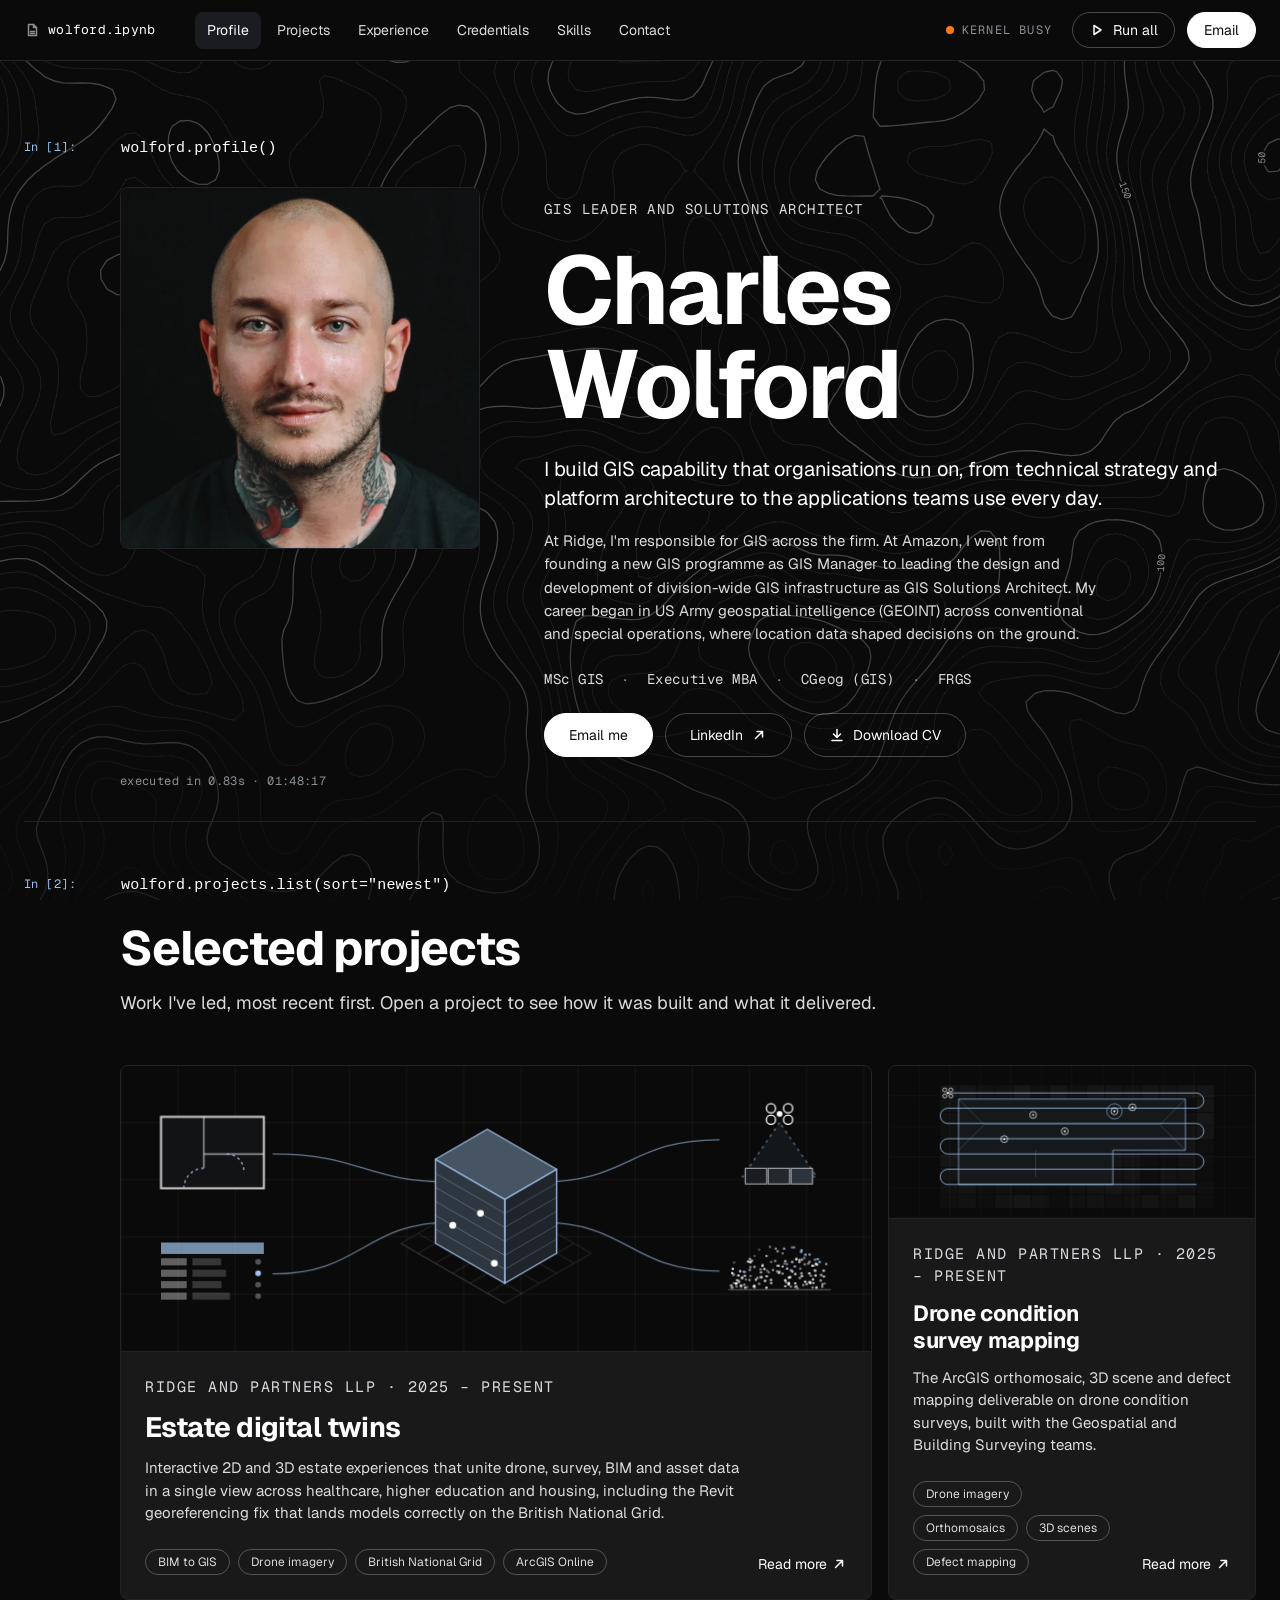
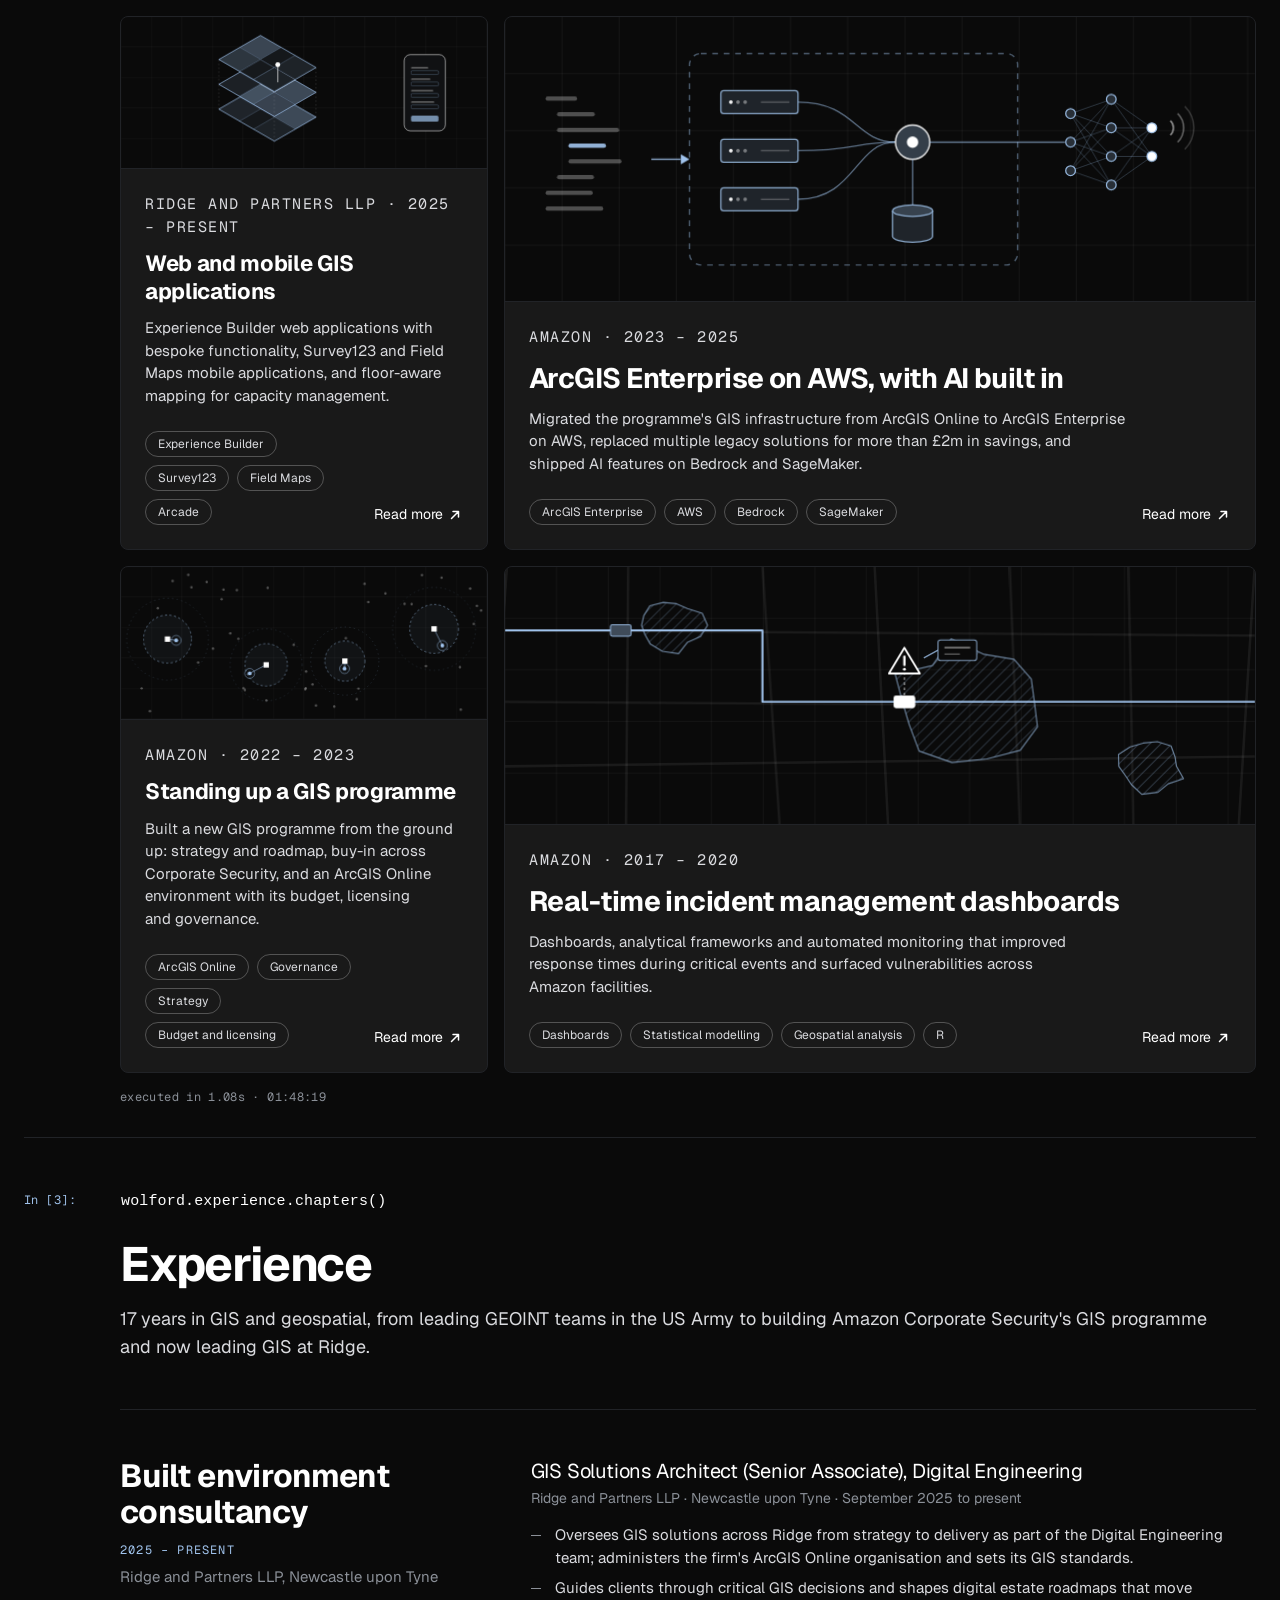
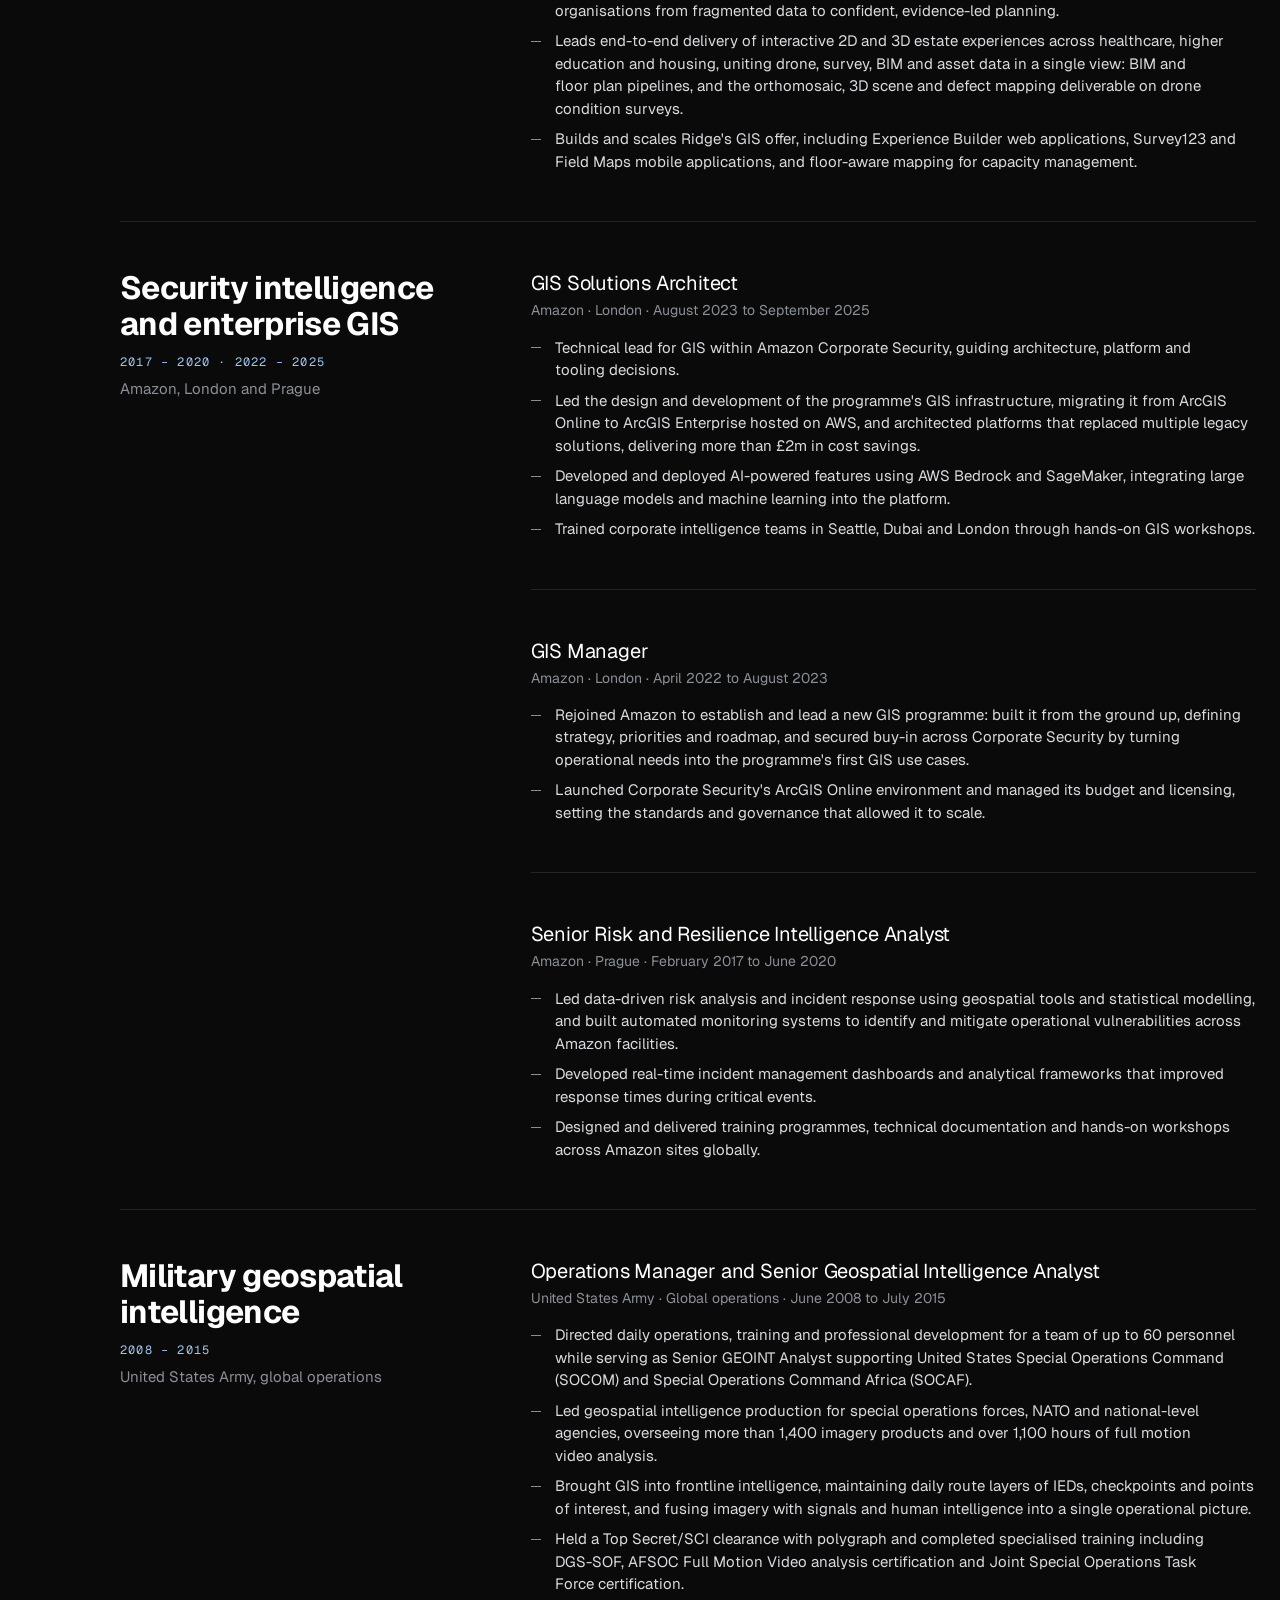
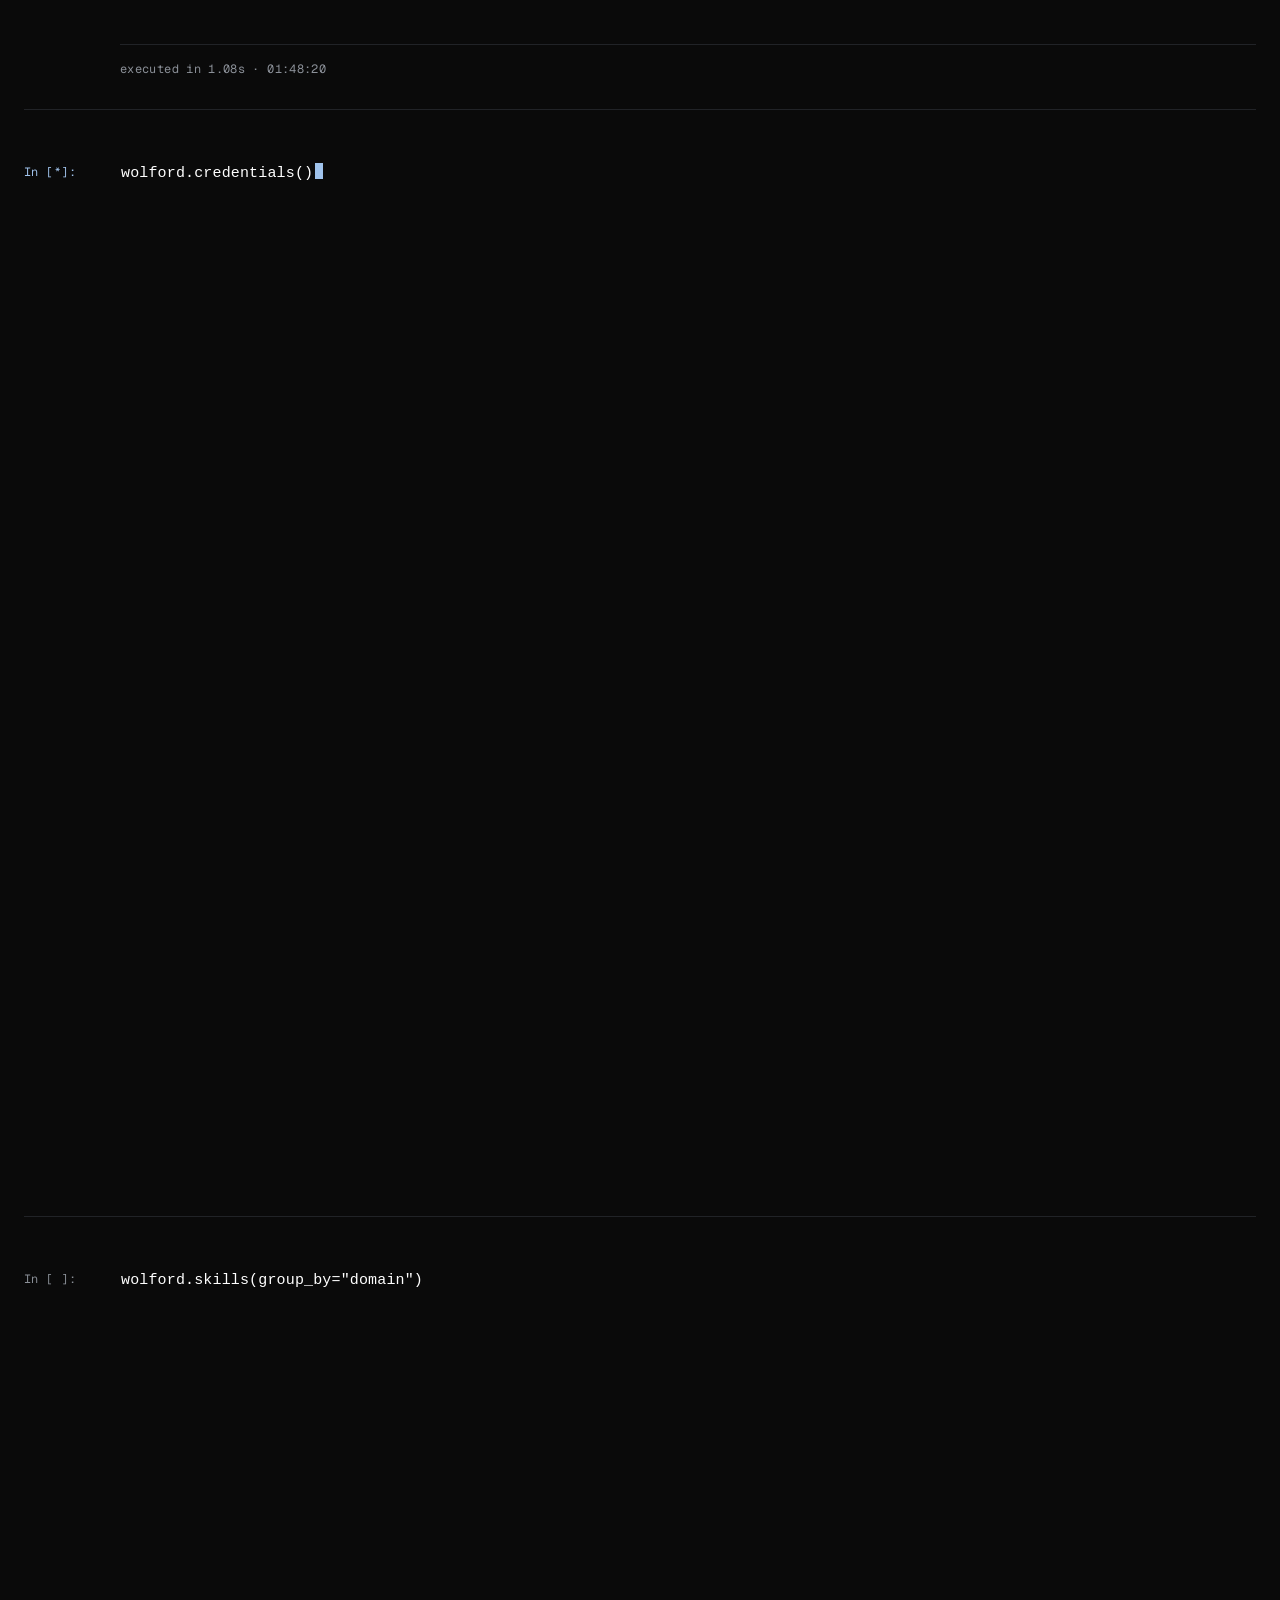
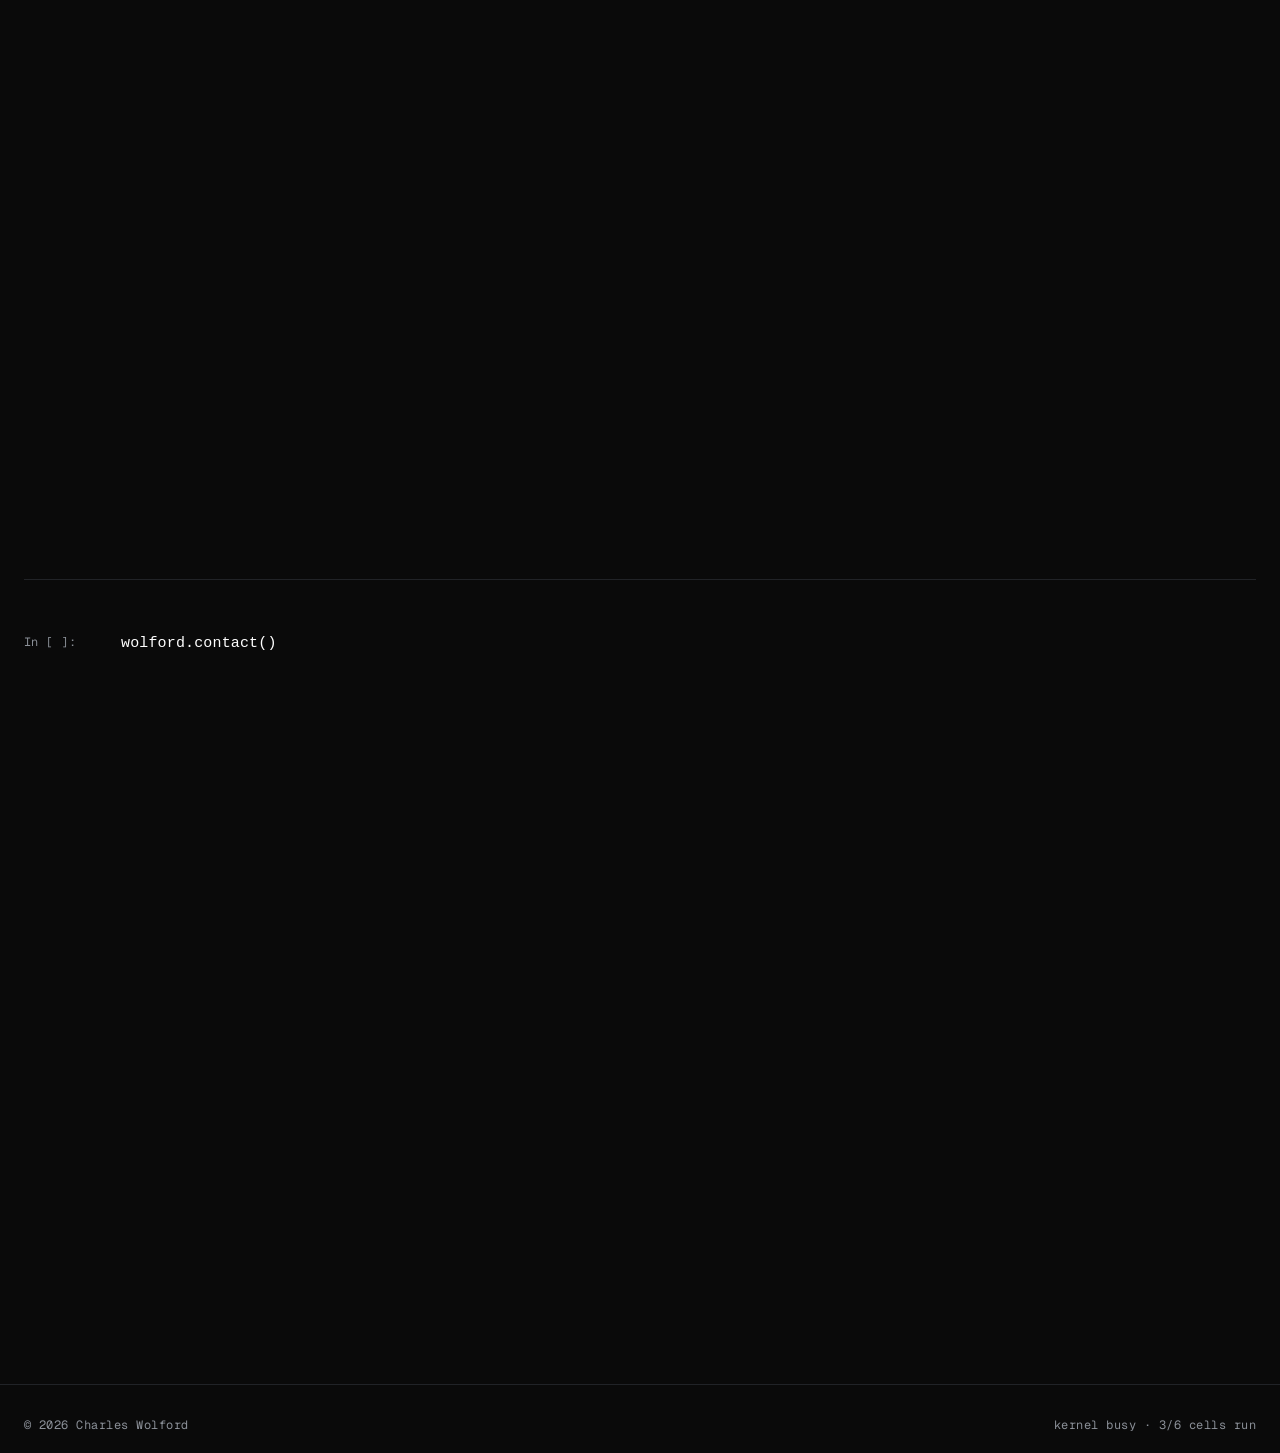
==== commit 6dbff348: "Publish site" ====
--- a/index.html
+++ b/index.html
@@ -227,7 +227,7 @@
               <tr><td class="mono-sm">Certification</td><td>AWS Certified Cloud Practitioner</td><td>Amazon Web Services</td></tr>
               <tr><td class="mono-sm">Certification</td><td>Google Cloud Digital Leader</td><td>Google Cloud</td></tr>
               <tr><td class="mono-sm">Diploma</td><td>Geospatial Intelligence Analysis</td><td>US Army Intelligence and Security Command</td></tr>
-              <tr><td class="mono-sm">Service</td><td>School Governor<span class="note">2022 – 2025</span></td><td>Governors for Schools</td></tr>
+              <tr><td class="mono-sm">Volunteering</td><td>School Governor<span class="note">2022 – 2025</span></td><td>Governors for Schools</td></tr>
               <tr><td class="mono-sm">Membership</td><td>Member</td><td>ASIS International</td></tr>
             </tbody>
           </table>
